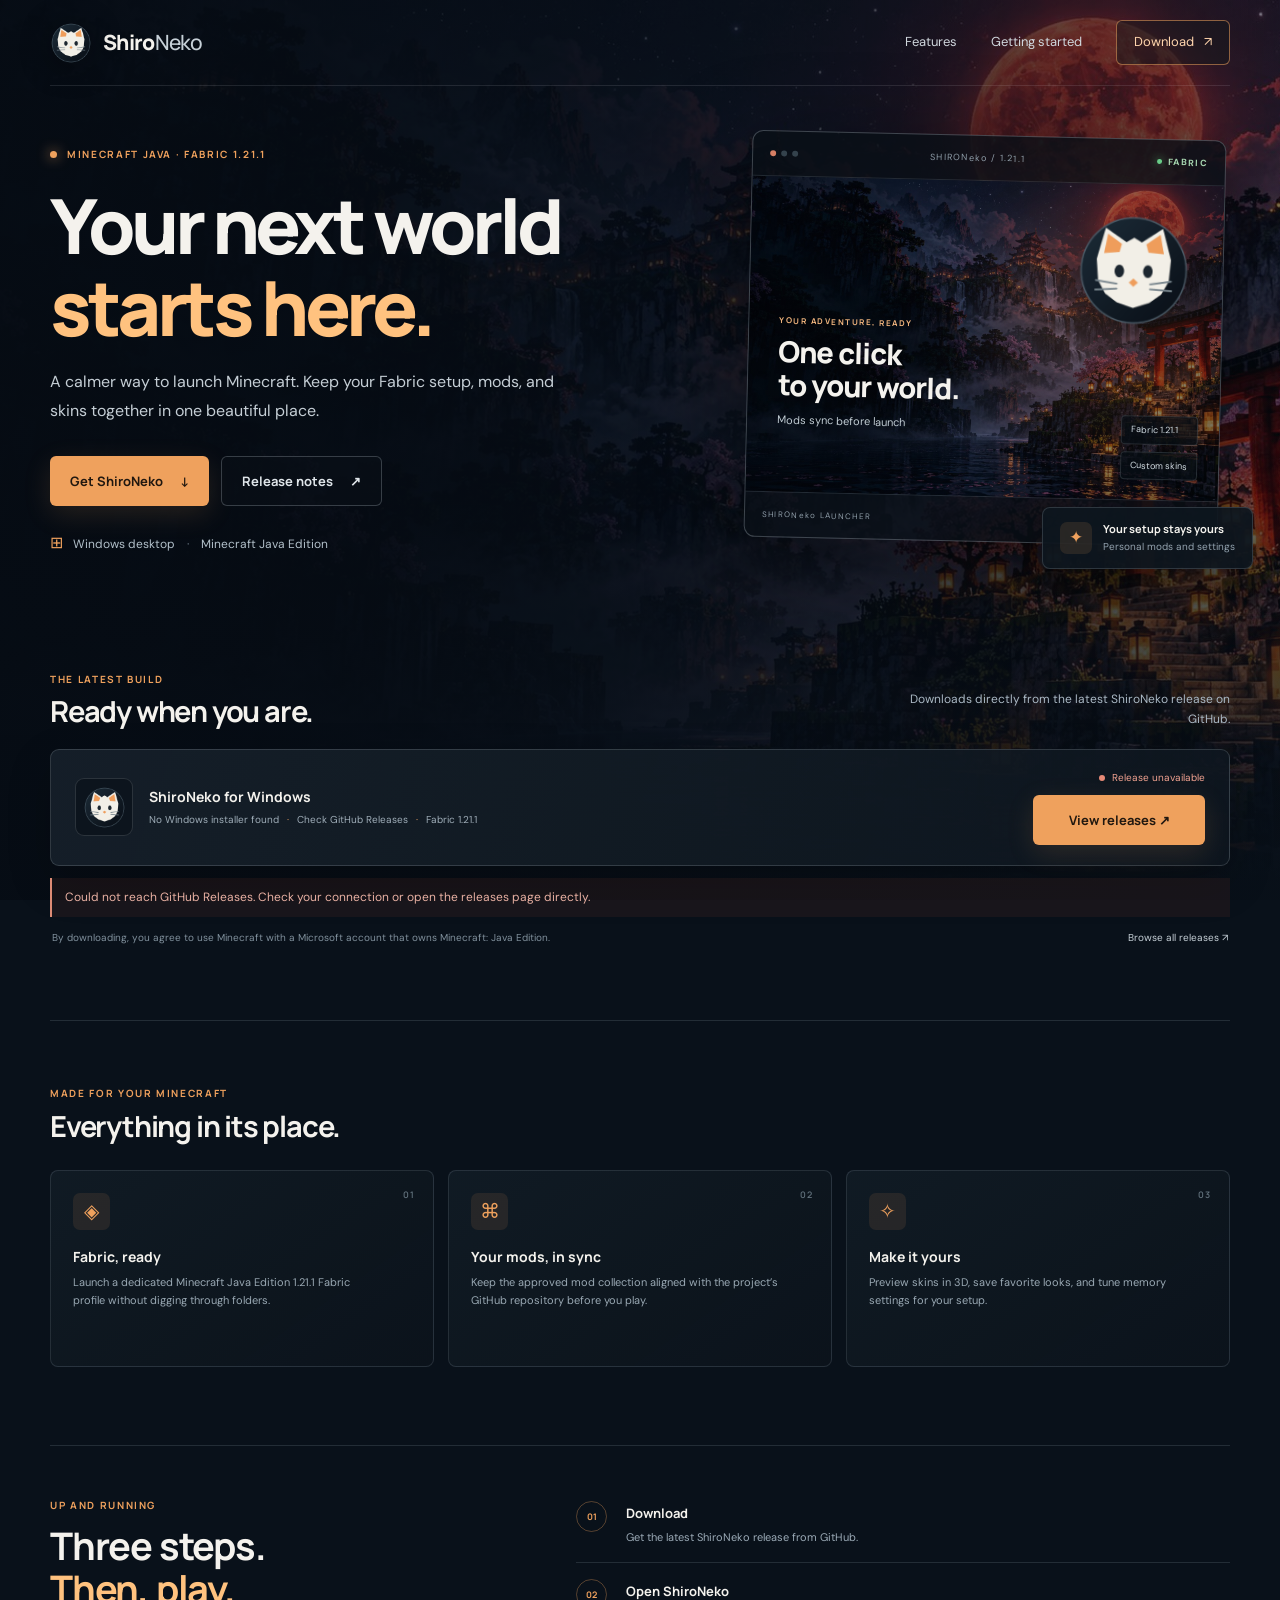
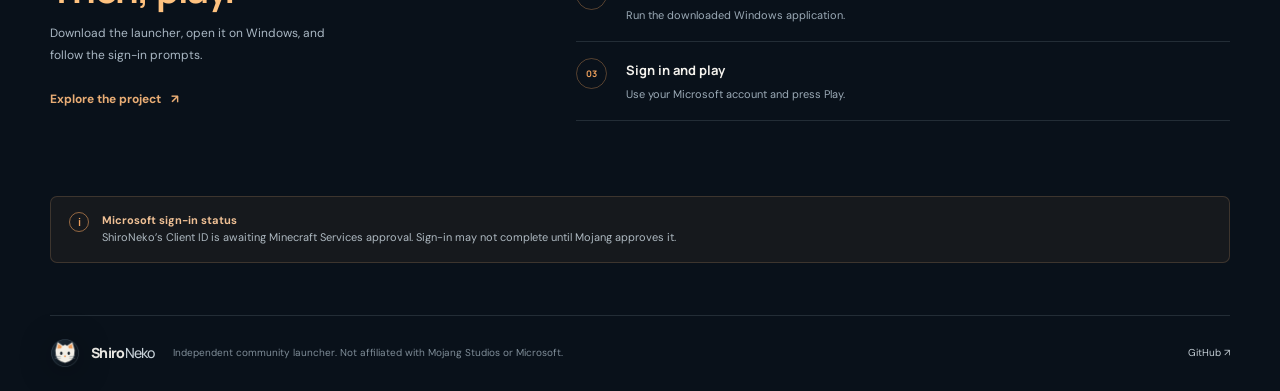
==== index.html @ e149b204 "Move original site to new repository" ====
<!doctype html>
<html lang="en">
<head>
  <meta charset="utf-8">
  <meta name="viewport" content="width=device-width, initial-scale=1">
  <meta name="theme-color" content="#09111a">
  <meta name="description" content="Download ShiroNeko, a polished Fabric launcher for Minecraft Java Edition 1.21.1.">
  <title>ShiroNeko — Minecraft, your way</title>
  <link rel="icon" type="image/png" href="assets/shironoko-icon.png">
  <link rel="preconnect" href="https://api.github.com">
  <link rel="preconnect" href="https://github.com">
  <link rel="stylesheet" href="assets/site.css">
  <script defer src="assets/release.js"></script>
</head>
<body>
  <div class="ambient" aria-hidden="true"></div>
  <header class="topbar wrap">
    <a class="brand" href="#top" aria-label="ShiroNeko home">
      <img src="assets/shironoko-icon.png" alt="" width="42" height="42">
      <span>Shiro<span class="brand-light">Neko</span></span>
    </a>
    <nav aria-label="Main navigation">
      <a href="#features">Features</a>
      <a href="#getting-started">Getting started</a>
      <a class="nav-cta" href="#download">Download <span aria-hidden="true">↗</span></a>
    </nav>
  </header>

  <main id="top">
    <section class="hero wrap">
      <div class="hero-copy">
        <div class="eyebrow"><span class="eyebrow-dot"></span> MINECRAFT JAVA · FABRIC 1.21.1</div>
        <h1>Your next world<br><span>starts here.</span></h1>
        <p class="hero-lede">A calmer way to launch Minecraft. Keep your Fabric setup, mods, and skins together in one beautiful place.</p>
        <div class="hero-actions">
          <a id="hero-download" class="button button-primary" href="#download">Get ShiroNeko <span aria-hidden="true">↓</span></a>
          <a class="button button-quiet" href="https://github.com/Shix-0/fabric-launcher-1.21.1/releases" target="_blank" rel="noopener">Release notes <span aria-hidden="true">↗</span></a>
        </div>
        <div class="hero-meta"><span class="platform-mark">⊞</span> Windows desktop <span class="meta-separator">·</span> Minecraft Java Edition</div>
      </div>

      <div class="hero-side">
        <div class="preview-frame">
          <div class="preview-top"><span class="window-dots"><i></i><i></i><i></i></span><span>SHIRONeko / 1.21.1</span><span class="preview-live"><b></b> FABRIC</span></div>
          <div class="preview-art">
            <div class="preview-glow"></div>
            <img class="preview-cat" src="assets/shironoko-icon.png" alt="ShiroNeko cat emblem">
            <div class="preview-caption"><small>YOUR ADVENTURE, READY</small><strong>One click<br>to your world.</strong><span>Mods sync before launch</span></div>
            <div class="preview-pills"><span>Fabric 1.21.1</span><span>Custom skins</span></div>
          </div>
          <div class="preview-footer"><span>SHIRONeko LAUNCHER</span><span>01 / 03</span></div>
        </div>
        <div class="float-note"><span class="float-icon">✦</span><span><b>Your setup stays yours</b><small>Personal mods and settings</small></span></div>
      </div>
    </section>

    <section class="download-section wrap" id="download">
      <div class="download-heading">
        <div><div class="section-kicker">THE LATEST BUILD</div><h2>Ready when you are.</h2></div>
        <p>Downloads directly from the latest ShiroNeko release on GitHub.</p>
      </div>
      <div class="download-card">
        <div class="release-info">
          <div class="release-icon"><img src="assets/shironoko-icon.png" alt="" width="48" height="48"></div>
          <div><div class="release-name">ShiroNeko for Windows</div><div class="release-details"><span id="release-version">Finding the latest version…</span><span class="detail-dot">·</span><span id="release-size">EXE installer</span><span class="detail-dot">·</span><span>Fabric 1.21.1</span></div></div>
        </div>
        <div class="release-action"><span id="release-status" class="release-status"><i></i> Checking GitHub Releases</span><a id="download-button" class="button button-primary download-button" href="#download" aria-disabled="true">Loading… <span aria-hidden="true">↓</span></a></div>
      </div>
      <div id="release-error" class="release-error" hidden></div>
      <p class="download-footnote">By downloading, you agree to use Minecraft with a Microsoft account that owns Minecraft: Java Edition. <a href="https://github.com/Shix-0/fabric-launcher-1.21.1/releases" target="_blank" rel="noopener">Browse all releases ↗</a></p>
    </section>

    <section class="features wrap" id="features">
      <div class="section-kicker">MADE FOR YOUR MINECRAFT</div>
      <h2>Everything in its place.</h2>
      <div class="feature-grid">
        <article class="feature-card"><span class="feature-number">01</span><div class="feature-symbol">◈</div><h3>Fabric, ready</h3><p>Launch a dedicated Minecraft Java Edition 1.21.1 Fabric profile without digging through folders.</p></article>
        <article class="feature-card"><span class="feature-number">02</span><div class="feature-symbol">⌘</div><h3>Your mods, in sync</h3><p>Keep the approved mod collection aligned with the project’s GitHub repository before you play.</p></article>
        <article class="feature-card"><span class="feature-number">03</span><div class="feature-symbol">✧</div><h3>Make it yours</h3><p>Preview skins in 3D, save favorite looks, and tune memory settings for your setup.</p></article>
      </div>
    </section>

    <section class="steps-section wrap" id="getting-started">
      <div class="steps-copy"><div class="section-kicker">UP AND RUNNING</div><h2>Three steps.<br><span>Then, play.</span></h2><p>Download the launcher, open it on Windows, and follow the sign-in prompts.</p><a class="text-link" href="https://github.com/Shix-0/fabric-launcher-1.21.1" target="_blank" rel="noopener">Explore the project <span>↗</span></a></div>
      <ol class="steps-list"><li><span class="step-index">01</span><div><b>Download</b><p>Get the latest ShiroNeko release from GitHub.</p></div></li><li><span class="step-index">02</span><div><b>Open ShiroNeko</b><p>Run the downloaded Windows application.</p></div></li><li><span class="step-index">03</span><div><b>Sign in and play</b><p>Use your Microsoft account and press Play.</p></div></li></ol>
    </section>

    <section class="notice wrap">
      <span class="notice-mark">i</span><p><b>Microsoft sign-in status</b><br>ShiroNeko’s Client ID is awaiting Minecraft Services approval. Sign-in may not complete until Mojang approves it.</p>
    </section>
  </main>

  <footer class="footer wrap"><a class="brand footer-brand" href="#top"><img src="assets/shironoko-icon.png" alt="" width="30" height="30"><span>Shiro<span class="brand-light">Neko</span></span></a><p>Independent community launcher. Not affiliated with Mojang Studios or Microsoft.</p><a href="https://github.com/Shix-0/fabric-launcher-1.21.1" target="_blank" rel="noopener">GitHub ↗</a></footer>
</body>
</html>
---- assets/site.css ----
@import url('https://fonts.googleapis.com/css2?family=DM+Sans:wght@400;500;600;700&family=Manrope:wght@400;500;600;700;800&display=swap');

:root{color-scheme:dark;--bg:#09111a;--panel:#101923;--panel2:#121e29;--line:rgba(193,211,224,.14);--text:#f4f2ed;--muted:#aab8c4;--amber:#efa15d;--amber2:#ffc27f;--green:#7dd8a0;--font:'DM Sans',Segoe UI,sans-serif;--display:'Manrope',Segoe UI,sans-serif}
*{box-sizing:border-box}
html{scroll-behavior:smooth;scroll-padding-top:92px}
body{margin:0;background:var(--bg);color:var(--text);font-family:var(--font);font-size:15px;line-height:1.6;overflow-x:hidden}
a{color:inherit;text-decoration:none}
.ambient{position:absolute;z-index:-1;inset:0 0 auto;height:900px;background:linear-gradient(90deg,rgba(6,12,20,.92) 0%,rgba(6,12,20,.77) 45%,rgba(6,12,20,.24) 100%),linear-gradient(0deg,var(--bg) 2%,rgba(9,17,26,.22) 45%,rgba(9,17,26,.28) 100%),url('hero.jpg') center 34%/cover no-repeat;opacity:.86}
.wrap{width:min(1180px,calc(100% - 56px));margin-inline:auto}
.topbar{height:86px;display:flex;align-items:center;justify-content:space-between;border-bottom:1px solid rgba(230,237,244,.11)}
.brand{display:inline-flex;align-items:center;gap:11px;font:800 21px/1 var(--display);letter-spacing:-.7px}.brand img{width:42px;height:42px;filter:drop-shadow(0 4px 16px rgba(0,0,0,.35))}.brand-light{font-weight:500;color:#c6d0d7}
nav{display:flex;align-items:center;gap:34px;color:#d0d7dd;font-size:13px}nav a{transition:color .18s ease}nav a:hover,.footer>a:hover,.text-link:hover{color:var(--amber2)}.nav-cta{display:inline-flex;align-items:center;gap:10px;padding:11px 17px;border:1px solid rgba(239,161,93,.55);border-radius:6px;color:#ffd5ad;background:rgba(22,25,30,.55)}
.hero{position:relative;min-height:560px;display:grid;grid-template-columns:1.04fr .96fr;align-items:center;gap:60px;padding-top:25px;padding-bottom:66px}
.hero-copy{padding:26px 0 14px}.eyebrow,.section-kicker{display:flex;align-items:center;gap:10px;color:var(--amber);font:700 10px/1.4 var(--display);letter-spacing:1.65px}.eyebrow-dot{width:7px;height:7px;border-radius:50%;background:var(--amber);box-shadow:0 0 13px rgba(239,161,93,.9)}
h1,h2,h3,p{margin-top:0}h1{font:800 clamp(48px,6vw,76px)/1.08 var(--display);letter-spacing:-4.4px;margin:23px 0 20px}h1 span,.steps-copy h2 span{color:var(--amber2)}.hero-lede{max-width:520px;color:#c5ced5;font-size:16px;line-height:1.8;margin-bottom:30px}.hero-actions{display:flex;gap:12px;flex-wrap:wrap}.button{min-height:50px;padding:0 20px;display:inline-flex;align-items:center;justify-content:center;gap:17px;border-radius:6px;font:700 13px var(--display);transition:transform .18s ease,background .18s ease,border-color .18s ease}.button:hover{transform:translateY(-2px)}.button-primary{color:#20170f;background:var(--amber);box-shadow:0 8px 28px rgba(239,161,93,.14)}.button-primary:hover{background:var(--amber2)}.button-quiet{color:#e0e6ea;background:rgba(11,17,25,.5);border:1px solid rgba(210,223,232,.23)}.button-quiet:hover{border-color:rgba(239,161,93,.65)}.hero-meta{margin-top:24px;color:#b2c0ca;font-size:12px}.platform-mark{color:var(--amber);font-size:16px;margin-right:7px}.meta-separator{margin:0 9px;color:#71808c}
.hero-side{position:relative;max-width:490px;width:100%;justify-self:end;padding:12px 8px 27px}.preview-frame{position:relative;border:1px solid rgba(220,231,237,.25);border-radius:11px;background:rgba(9,15,22,.82);overflow:hidden;box-shadow:0 28px 90px rgba(0,0,0,.5);transform:rotate(1.3deg)}.preview-top,.preview-footer{height:45px;display:flex;align-items:center;justify-content:space-between;padding:0 17px;color:#8f9da8;font-size:9px;letter-spacing:1.3px}.preview-top{border-bottom:1px solid var(--line)}.window-dots{display:flex;gap:5px}.window-dots i{width:6px;height:6px;border-radius:50%;background:#34424c}.window-dots i:first-child{background:#d77f64}.preview-live{color:#a6d6b0;font-weight:700;display:flex;align-items:center;gap:6px}.preview-live b{width:5px;height:5px;border-radius:50%;background:#68cd89;box-shadow:0 0 10px #68cd89}.preview-art{height:315px;position:relative;padding:34px 30px;background:linear-gradient(115deg,rgba(6,13,21,.18),rgba(5,9,14,.56)),url('hero.jpg') center/cover}.preview-glow{position:absolute;width:190px;height:190px;right:8%;top:32px;background:rgba(246,137,78,.16);filter:blur(45px);border-radius:50%}.preview-cat{position:absolute;width:116px;height:116px;right:31px;top:28px;filter:drop-shadow(0 16px 30px rgba(0,0,0,.45))}.preview-caption{position:absolute;left:30px;bottom:62px;display:flex;flex-direction:column;align-items:flex-start}.preview-caption small{font:700 8px var(--display);letter-spacing:1.5px;color:#f4b77f}.preview-caption strong{font:800 29px/1.14 var(--display);letter-spacing:-1px;margin:10px 0}.preview-caption span{font-size:11px;color:#c1ccd3}.preview-pills{position:absolute;right:21px;bottom:20px;display:flex;flex-direction:column;gap:7px}.preview-pills span{padding:6px 9px;background:rgba(7,14,21,.72);border:1px solid rgba(221,230,236,.14);border-radius:4px;color:#d2dce2;font-size:9px}.preview-footer{border-top:1px solid var(--line);font-size:8px}.float-note{position:absolute;right:-23px;bottom:0;display:flex;align-items:center;gap:11px;padding:13px 17px;border:1px solid rgba(218,228,235,.16);border-radius:8px;background:rgba(13,22,31,.93);box-shadow:0 14px 44px rgba(0,0,0,.3)}.float-icon{display:grid;place-items:center;width:32px;height:32px;border-radius:7px;background:rgba(239,161,93,.12);color:var(--amber);font-size:17px}.float-note b,.float-note small{display:block}.float-note b{font:700 11px var(--display)}.float-note small{margin-top:3px;color:#93a2ae;font-size:10px}
.download-section{padding:26px 0 74px}.download-heading{display:flex;justify-content:space-between;align-items:end;margin-bottom:20px}.download-heading h2,.features h2,.steps-copy h2{font:700 29px/1.2 var(--display);letter-spacing:-1.2px;margin:8px 0 0}.download-heading>p{max-width:330px;margin:0;color:var(--muted);font-size:12px;text-align:right}.download-card{display:flex;align-items:center;justify-content:space-between;gap:20px;min-height:112px;padding:20px 24px;border:1px solid rgba(216,229,237,.17);border-radius:9px;background:linear-gradient(110deg,rgba(22,32,42,.93),rgba(14,22,31,.91));box-shadow:0 16px 44px rgba(0,0,0,.2)}.release-info{display:flex;align-items:center;gap:16px}.release-icon{width:58px;height:58px;display:grid;place-items:center;border:1px solid rgba(229,237,241,.14);border-radius:9px;background:#0c141d}.release-icon img{width:43px;height:43px}.release-name{font:700 14px var(--display);margin-bottom:6px}.release-details{display:flex;gap:8px;flex-wrap:wrap;align-items:center;color:#9fadb8;font-size:10px}.detail-dot{color:#e59e62}.release-action{display:flex;flex-direction:column;align-items:flex-end;gap:9px}.release-status{display:flex;align-items:center;gap:7px;color:#a8b6c0;font-size:10px}.release-status i{width:6px;height:6px;border-radius:50%;background:#a8b6c0}.release-status.ready{color:#a5dfb7}.release-status.ready i{background:#71d48f;box-shadow:0 0 10px rgba(113,212,143,.65)}.release-status.failed{color:#f2a391}.release-status.failed i{background:#e68a77}.download-button{min-width:172px}.download-button[aria-disabled="true"]{opacity:.62;pointer-events:none}.download-footnote{display:flex;justify-content:space-between;gap:12px;margin:13px 2px 0;color:#81919d;font-size:10px}.download-footnote a{color:#c6d0d7}.release-error{margin-top:12px;padding:10px 13px;border-left:2px solid #dd8b75;background:rgba(163,70,53,.1);color:#e8b0a2;font-size:12px}
.features{padding:65px 0 78px;border-top:1px solid var(--line)}.features h2{margin:9px 0 26px}.feature-grid{display:grid;grid-template-columns:repeat(3,1fr);gap:14px}.feature-card{position:relative;min-height:197px;padding:22px 22px 20px;border:1px solid var(--line);border-radius:8px;background:linear-gradient(145deg,rgba(17,27,37,.94),rgba(12,19,27,.92));transition:transform .2s ease,border-color .2s ease}.feature-card:hover{transform:translateY(-3px);border-color:rgba(239,161,93,.42)}.feature-number{position:absolute;right:18px;top:17px;color:#62727d;font:600 9px var(--display);letter-spacing:1px}.feature-symbol{width:37px;height:37px;display:grid;place-items:center;margin-bottom:17px;border-radius:7px;background:rgba(239,161,93,.1);color:var(--amber);font-size:20px}.feature-card h3{margin-bottom:7px;font:700 14px var(--display)}.feature-card p{max-width:310px;margin:0;color:#99a8b3;font-size:11px;line-height:1.7}
.steps-section{display:grid;grid-template-columns:.8fr 1.2fr;gap:90px;padding:52px 0 75px;border-top:1px solid var(--line)}.steps-copy h2{font-size:38px;line-height:1.15;margin:12px 0}.steps-copy>p{max-width:310px;color:#aab8c4;font-size:12px;line-height:1.8}.text-link{display:inline-flex;gap:10px;margin-top:12px;color:#e9ad75;font-size:12px;font-weight:700}.steps-list{list-style:none;padding:0;margin:0}.steps-list li{display:flex;gap:19px;align-items:flex-start;padding:16px 0;border-bottom:1px solid var(--line)}.steps-list li:first-child{padding-top:3px}.step-index{display:grid;place-items:center;width:31px;height:31px;flex:none;border:1px solid rgba(239,161,93,.33);border-radius:50%;color:var(--amber);font:700 9px var(--display)}.steps-list b{font:700 13px var(--display)}.steps-list p{margin:4px 0 0;color:#9baab6;font-size:11px}
.notice{display:flex;align-items:flex-start;gap:13px;margin-bottom:52px;padding:15px 18px;border:1px solid rgba(231,174,117,.19);border-radius:7px;background:rgba(239,161,93,.055)}.notice-mark{display:grid;place-items:center;width:20px;height:20px;flex:none;border:1px solid rgba(239,161,93,.58);border-radius:50%;color:var(--amber);font:700 11px var(--display)}.notice p{margin:0;color:#aeb9c1;font-size:11px}.notice b{color:#efc095;font-size:11px}
.footer{display:flex;align-items:center;gap:18px;min-height:76px;border-top:1px solid var(--line);color:#7f8d98;font-size:10px}.footer-brand{color:#e8e7e2;font-size:14px}.footer-brand img{width:30px;height:30px}.footer p{margin:0 auto 0 0}.footer>a:last-child{color:#c3cdd4}
@media(max-width:850px){.hero{grid-template-columns:1fr;gap:28px;padding-top:54px}.hero-copy{padding-top:0}.hero-side{justify-self:center;max-width:560px}.ambient{height:1100px;background-position:58% top}.download-heading{align-items:flex-start;gap:20px}.steps-section{gap:36px}}
@media(max-width:620px){.wrap{width:min(100% - 34px,520px)}.topbar{height:72px}.brand{font-size:18px}.brand img{width:36px;height:36px}nav{gap:14px;font-size:11px}nav a:not(.nav-cta){display:none}.nav-cta{padding:9px 12px}.hero{min-height:auto;padding:54px 0 48px;gap:25px}h1{font-size:52px;letter-spacing:-3px}.hero-lede{font-size:14px}.hero-actions{gap:8px}.button{min-height:46px;padding:0 15px;font-size:11px}.hero-side{padding:4px 0 20px}.preview-art{height:270px}.preview-cat{width:88px;height:88px;right:18px;top:22px}.preview-caption{left:21px;bottom:55px}.preview-caption strong{font-size:25px}.preview-pills{right:13px;bottom:15px}.preview-footer{padding:0 11px}.float-note{right:-5px}.download-section{padding:32px 0 48px}.download-heading{display:block}.download-heading>p{text-align:left;margin-top:9px}.download-heading h2,.features h2{font-size:24px}.download-card{align-items:flex-start;flex-direction:column;padding:17px}.release-action{width:100%;align-items:stretch}.release-status{align-self:flex-start}.download-button{width:100%}.download-footnote{display:block;line-height:1.8}.download-footnote a{display:inline-block;margin-left:8px}.features{padding:48px 0}.feature-grid{grid-template-columns:1fr}.feature-card{min-height:158px}.steps-section{grid-template-columns:1fr;gap:28px;padding:42px 0}.steps-copy h2{font-size:32px}.notice{margin-bottom:33px}.footer{flex-wrap:wrap;padding:16px 0;gap:10px}.footer p{flex-basis:100%;order:3}.footer>a:last-child{margin-left:auto}}
@media(prefers-reduced-motion:reduce){html{scroll-behavior:auto}*,*::before,*::after{transition:none!important}}
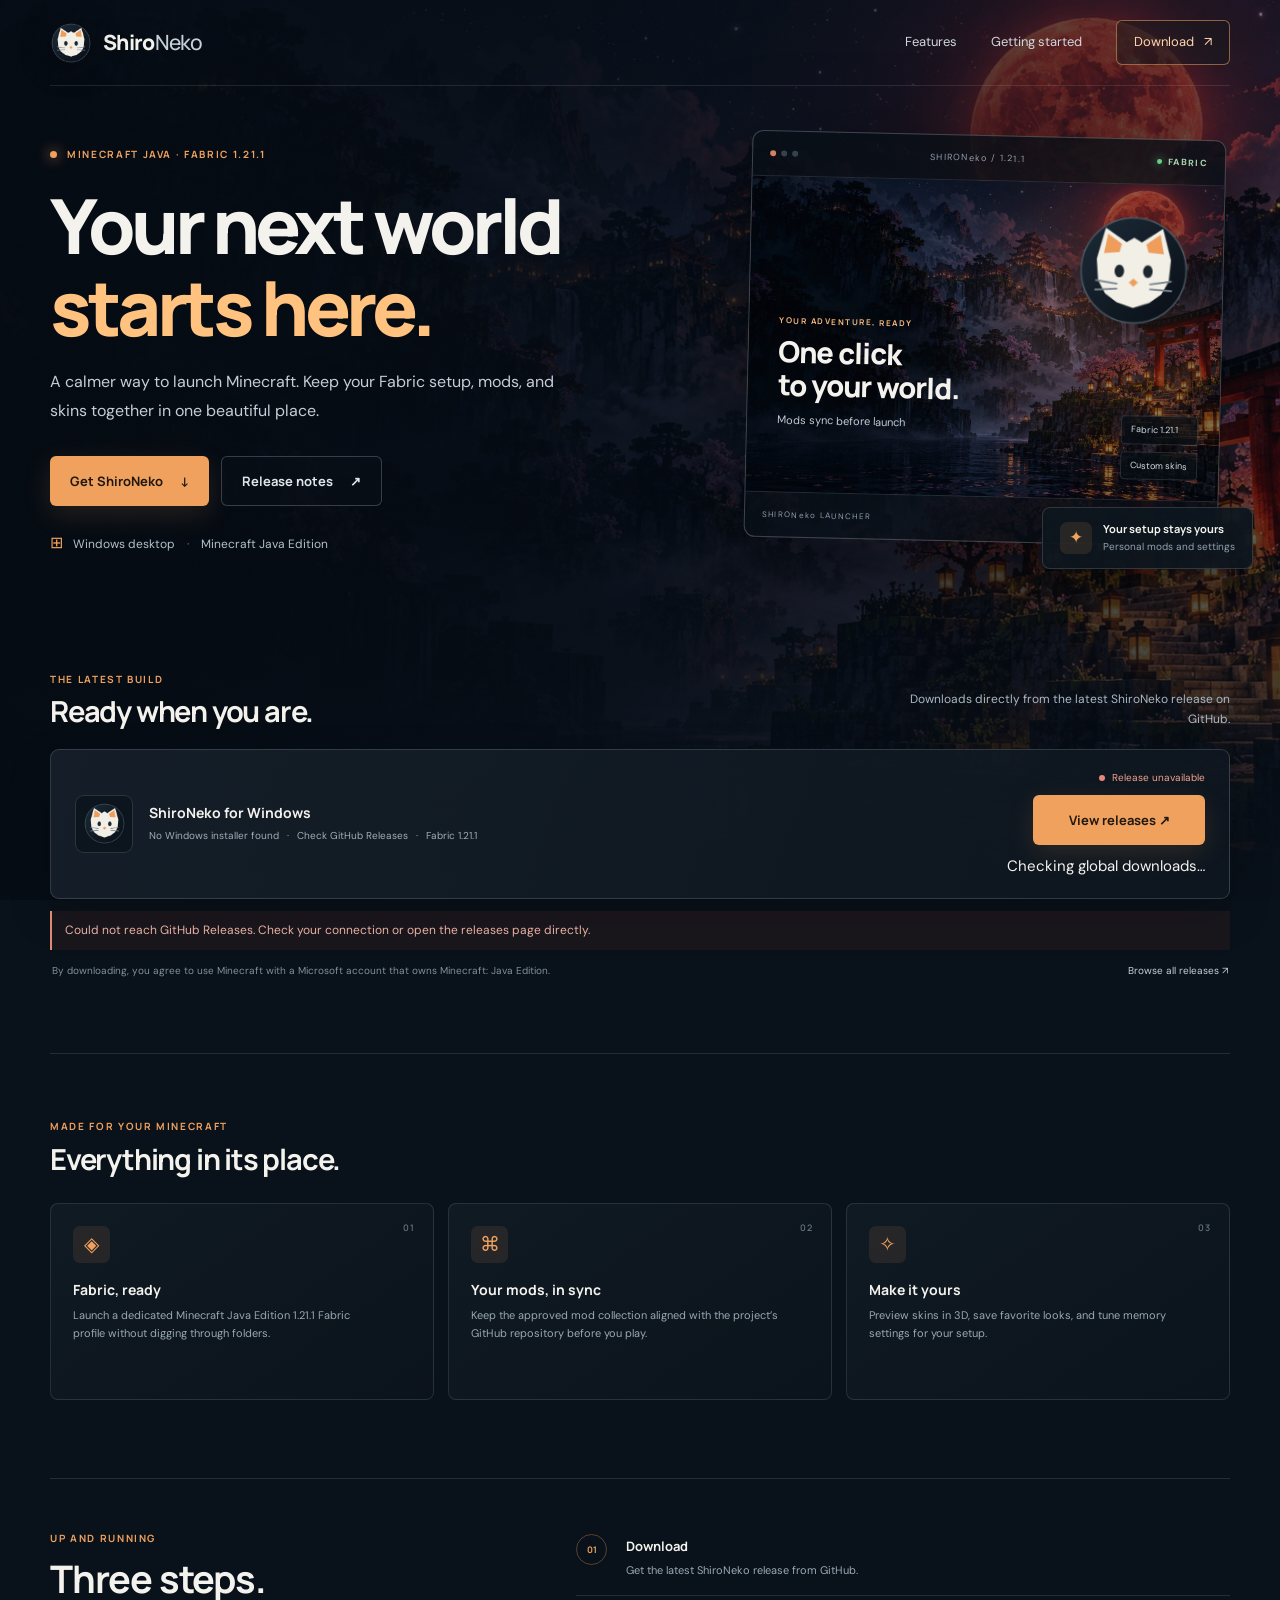
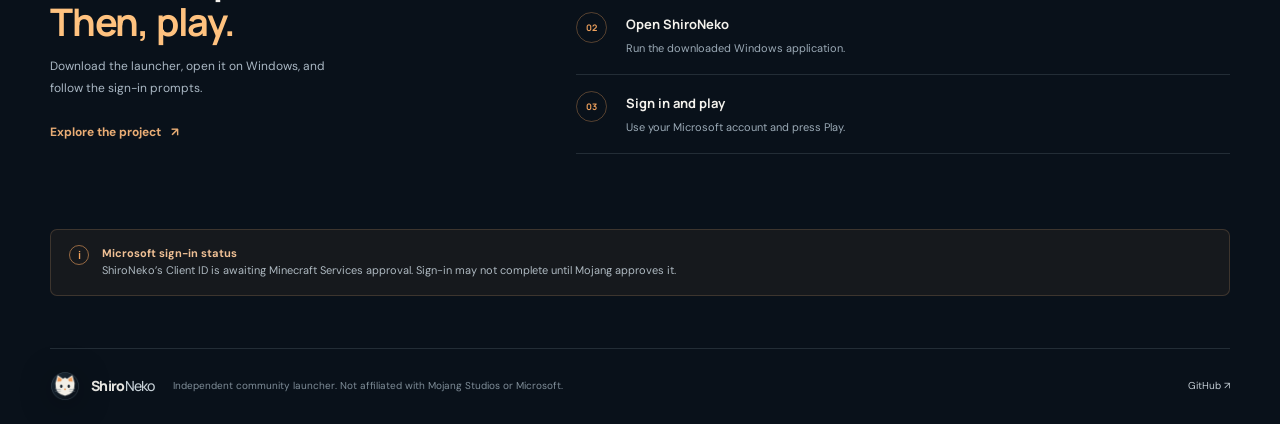
==== commit 1306a39b: "Add global download counter to download card" ====
--- a/index.html
+++ b/index.html
@@ -64,7 +64,7 @@
           <div class="release-icon"><img src="assets/shironoko-icon.png" alt="" width="48" height="48"></div>
           <div><div class="release-name">ShiroNeko for Windows</div><div class="release-details"><span id="release-version">Finding the latest version…</span><span class="detail-dot">·</span><span id="release-size">EXE installer</span><span class="detail-dot">·</span><span>Fabric 1.21.1</span></div></div>
         </div>
-        <div class="release-action"><span id="release-status" class="release-status"><i></i> Checking GitHub Releases</span><a id="download-button" class="button button-primary download-button" href="#download" aria-disabled="true">Loading… <span aria-hidden="true">↓</span></a></div>
+        <div class="release-action"><span id="release-status" class="release-status"><i></i> Checking GitHub Releases</span><a id="download-button" class="button button-primary download-button" href="#download" aria-disabled="true">Loading… <span aria-hidden="true">↓</span></a><span id="download-count" class="download-count" aria-live="polite" title="All-time installer downloads reported by GitHub">Checking global downloads…</span></div>
       </div>
       <div id="release-error" class="release-error" hidden></div>
       <p class="download-footnote">By downloading, you agree to use Minecraft with a Microsoft account that owns Minecraft: Java Edition. <a href="https://github.com/Shix-0/fabric-launcher-1.21.1/releases" target="_blank" rel="noopener">Browse all releases ↗</a></p>
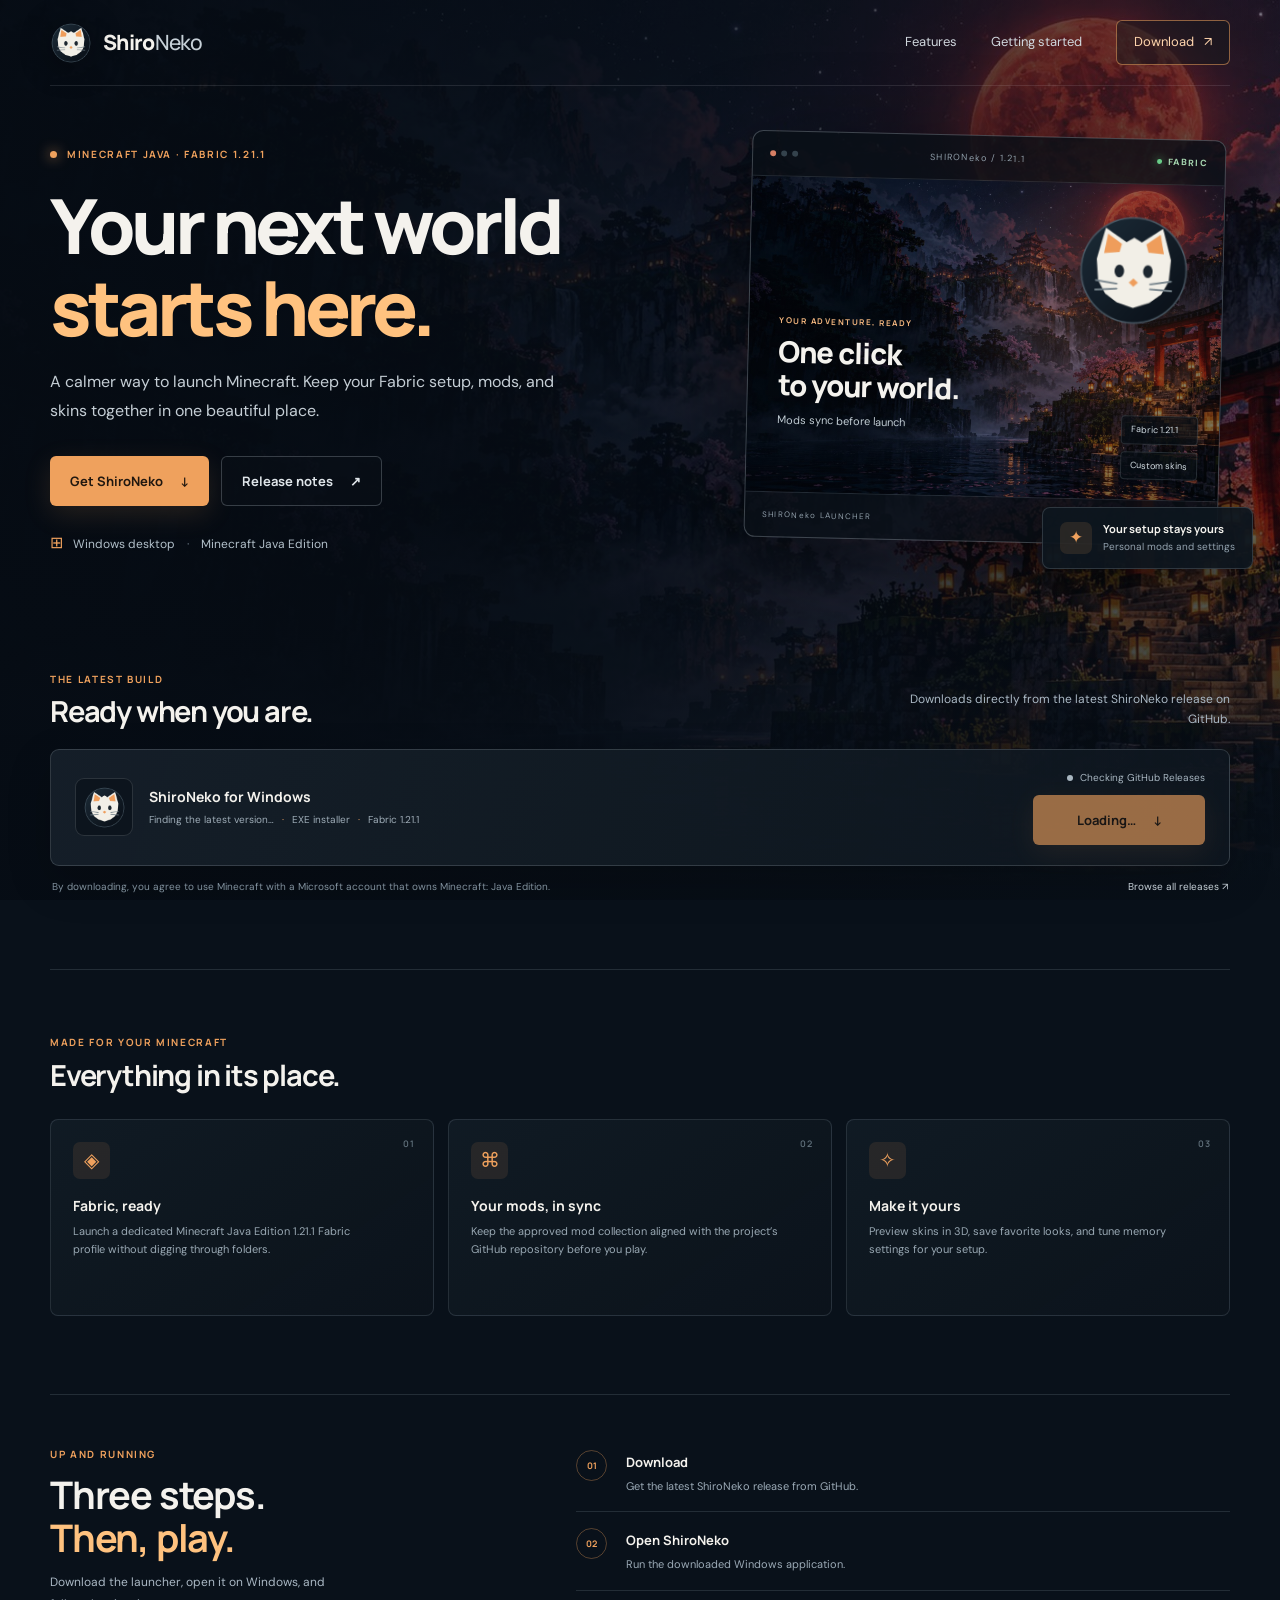
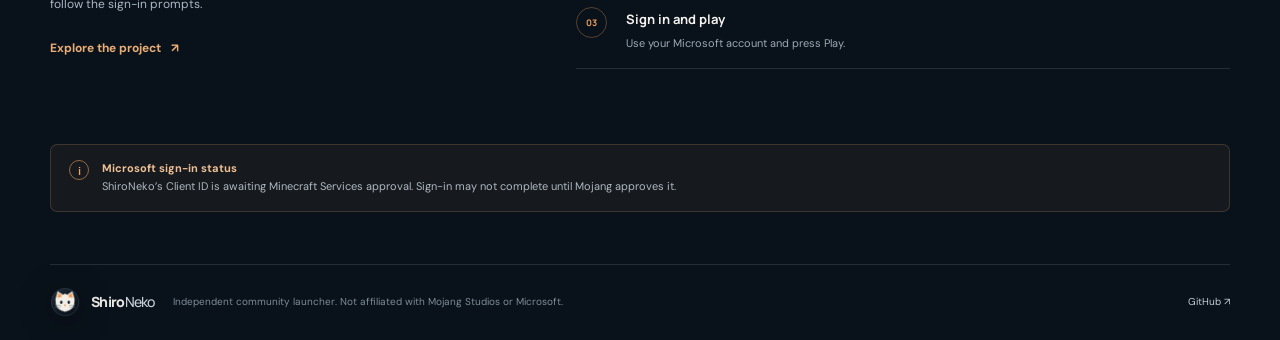
==== commit 046f3874: "Remove broken download counter from page" ====
--- a/index.html
+++ b/index.html
@@ -64,7 +64,7 @@
           <div class="release-icon"><img src="assets/shironoko-icon.png" alt="" width="48" height="48"></div>
           <div><div class="release-name">ShiroNeko for Windows</div><div class="release-details"><span id="release-version">Finding the latest version…</span><span class="detail-dot">·</span><span id="release-size">EXE installer</span><span class="detail-dot">·</span><span>Fabric 1.21.1</span></div></div>
         </div>
-        <div class="release-action"><span id="release-status" class="release-status"><i></i> Checking GitHub Releases</span><a id="download-button" class="button button-primary download-button" href="#download" aria-disabled="true">Loading… <span aria-hidden="true">↓</span></a><span id="download-count" class="download-count" aria-live="polite" title="All-time installer downloads reported by GitHub">Checking global downloads…</span></div>
+        <div class="release-action"><span id="release-status" class="release-status"><i></i> Checking GitHub Releases</span><a id="download-button" class="button button-primary download-button" href="#download" aria-disabled="true">Loading… <span aria-hidden="true">↓</span></a></div>
       </div>
       <div id="release-error" class="release-error" hidden></div>
       <p class="download-footnote">By downloading, you agree to use Minecraft with a Microsoft account that owns Minecraft: Java Edition. <a href="https://github.com/Shix-0/fabric-launcher-1.21.1/releases" target="_blank" rel="noopener">Browse all releases ↗</a></p>
--- a/assets/site.css
+++ b/assets/site.css
@@ -14,7 +14,7 @@
 .hero-copy{padding:26px 0 14px}.eyebrow,.section-kicker{display:flex;align-items:center;gap:10px;color:var(--amber);font:700 10px/1.4 var(--display);letter-spacing:1.65px}.eyebrow-dot{width:7px;height:7px;border-radius:50%;background:var(--amber);box-shadow:0 0 13px rgba(239,161,93,.9)}
 h1,h2,h3,p{margin-top:0}h1{font:800 clamp(48px,6vw,76px)/1.08 var(--display);letter-spacing:-4.4px;margin:23px 0 20px}h1 span,.steps-copy h2 span{color:var(--amber2)}.hero-lede{max-width:520px;color:#c5ced5;font-size:16px;line-height:1.8;margin-bottom:30px}.hero-actions{display:flex;gap:12px;flex-wrap:wrap}.button{min-height:50px;padding:0 20px;display:inline-flex;align-items:center;justify-content:center;gap:17px;border-radius:6px;font:700 13px var(--display);transition:transform .18s ease,background .18s ease,border-color .18s ease}.button:hover{transform:translateY(-2px)}.button-primary{color:#20170f;background:var(--amber);box-shadow:0 8px 28px rgba(239,161,93,.14)}.button-primary:hover{background:var(--amber2)}.button-quiet{color:#e0e6ea;background:rgba(11,17,25,.5);border:1px solid rgba(210,223,232,.23)}.button-quiet:hover{border-color:rgba(239,161,93,.65)}.hero-meta{margin-top:24px;color:#b2c0ca;font-size:12px}.platform-mark{color:var(--amber);font-size:16px;margin-right:7px}.meta-separator{margin:0 9px;color:#71808c}
 .hero-side{position:relative;max-width:490px;width:100%;justify-self:end;padding:12px 8px 27px}.preview-frame{position:relative;border:1px solid rgba(220,231,237,.25);border-radius:11px;background:rgba(9,15,22,.82);overflow:hidden;box-shadow:0 28px 90px rgba(0,0,0,.5);transform:rotate(1.3deg)}.preview-top,.preview-footer{height:45px;display:flex;align-items:center;justify-content:space-between;padding:0 17px;color:#8f9da8;font-size:9px;letter-spacing:1.3px}.preview-top{border-bottom:1px solid var(--line)}.window-dots{display:flex;gap:5px}.window-dots i{width:6px;height:6px;border-radius:50%;background:#34424c}.window-dots i:first-child{background:#d77f64}.preview-live{color:#a6d6b0;font-weight:700;display:flex;align-items:center;gap:6px}.preview-live b{width:5px;height:5px;border-radius:50%;background:#68cd89;box-shadow:0 0 10px #68cd89}.preview-art{height:315px;position:relative;padding:34px 30px;background:linear-gradient(115deg,rgba(6,13,21,.18),rgba(5,9,14,.56)),url('hero.jpg') center/cover}.preview-glow{position:absolute;width:190px;height:190px;right:8%;top:32px;background:rgba(246,137,78,.16);filter:blur(45px);border-radius:50%}.preview-cat{position:absolute;width:116px;height:116px;right:31px;top:28px;filter:drop-shadow(0 16px 30px rgba(0,0,0,.45))}.preview-caption{position:absolute;left:30px;bottom:62px;display:flex;flex-direction:column;align-items:flex-start}.preview-caption small{font:700 8px var(--display);letter-spacing:1.5px;color:#f4b77f}.preview-caption strong{font:800 29px/1.14 var(--display);letter-spacing:-1px;margin:10px 0}.preview-caption span{font-size:11px;color:#c1ccd3}.preview-pills{position:absolute;right:21px;bottom:20px;display:flex;flex-direction:column;gap:7px}.preview-pills span{padding:6px 9px;background:rgba(7,14,21,.72);border:1px solid rgba(221,230,236,.14);border-radius:4px;color:#d2dce2;font-size:9px}.preview-footer{border-top:1px solid var(--line);font-size:8px}.float-note{position:absolute;right:-23px;bottom:0;display:flex;align-items:center;gap:11px;padding:13px 17px;border:1px solid rgba(218,228,235,.16);border-radius:8px;background:rgba(13,22,31,.93);box-shadow:0 14px 44px rgba(0,0,0,.3)}.float-icon{display:grid;place-items:center;width:32px;height:32px;border-radius:7px;background:rgba(239,161,93,.12);color:var(--amber);font-size:17px}.float-note b,.float-note small{display:block}.float-note b{font:700 11px var(--display)}.float-note small{margin-top:3px;color:#93a2ae;font-size:10px}
-.download-section{padding:26px 0 74px}.download-heading{display:flex;justify-content:space-between;align-items:end;margin-bottom:20px}.download-heading h2,.features h2,.steps-copy h2{font:700 29px/1.2 var(--display);letter-spacing:-1.2px;margin:8px 0 0}.download-heading>p{max-width:330px;margin:0;color:var(--muted);font-size:12px;text-align:right}.download-card{display:flex;align-items:center;justify-content:space-between;gap:20px;min-height:112px;padding:20px 24px;border:1px solid rgba(216,229,237,.17);border-radius:9px;background:linear-gradient(110deg,rgba(22,32,42,.93),rgba(14,22,31,.91));box-shadow:0 16px 44px rgba(0,0,0,.2)}.release-info{display:flex;align-items:center;gap:16px}.release-icon{width:58px;height:58px;display:grid;place-items:center;border:1px solid rgba(229,237,241,.14);border-radius:9px;background:#0c141d}.release-icon img{width:43px;height:43px}.release-name{font:700 14px var(--display);margin-bottom:6px}.release-details{display:flex;gap:8px;flex-wrap:wrap;align-items:center;color:#9fadb8;font-size:10px}.detail-dot{color:#e59e62}.release-action{display:flex;flex-direction:column;align-items:flex-end;gap:9px}.release-status{display:flex;align-items:center;gap:7px;color:#a8b6c0;font-size:10px}.release-status i{width:6px;height:6px;border-radius:50%;background:#a8b6c0}.release-status.ready{color:#a5dfb7}.release-status.ready i{background:#71d48f;box-shadow:0 0 10px rgba(113,212,143,.65)}.release-status.failed{color:#f2a391}.release-status.failed i{background:#e68a77}.download-button{min-width:172px}.download-button[aria-disabled="true"]{opacity:.62;pointer-events:none}.download-footnote{display:flex;justify-content:space-between;gap:12px;margin:13px 2px 0;color:#81919d;font-size:10px}.download-footnote a{color:#c6d0d7}.release-error{margin-top:12px;padding:10px 13px;border-left:2px solid #dd8b75;background:rgba(163,70,53,.1);color:#e8b0a2;font-size:12px}
+.download-section{padding:26px 0 74px}.download-heading{display:flex;justify-content:space-between;align-items:end;margin-bottom:20px}.download-heading h2,.features h2,.steps-copy h2{font:700 29px/1.2 var(--display);letter-spacing:-1.2px;margin:8px 0 0}.download-heading>p{max-width:330px;margin:0;color:var(--muted);font-size:12px;text-align:right}.download-card{display:flex;align-items:center;justify-content:space-between;gap:20px;min-height:112px;padding:20px 24px;border:1px solid rgba(216,229,237,.17);border-radius:9px;background:linear-gradient(110deg,rgba(22,32,42,.93),rgba(14,22,31,.91));box-shadow:0 16px 44px rgba(0,0,0,.2)}.release-info{display:flex;align-items:center;gap:16px}.release-icon{width:58px;height:58px;display:grid;place-items:center;border:1px solid rgba(229,237,241,.14);border-radius:9px;background:#0c141d}.release-icon img{width:43px;height:43px}.release-name{font:700 14px var(--display);margin-bottom:6px}.release-details{display:flex;gap:8px;flex-wrap:wrap;align-items:center;color:#9fadb8;font-size:10px}.detail-dot{color:#e59e62}.release-action{display:flex;flex-direction:column;align-items:flex-end;gap:9px}.release-status{display:flex;align-items:center;gap:7px;color:#a8b6c0;font-size:10px}.release-status i{width:6px;height:6px;border-radius:50%;background:#a8b6c0}.release-status.ready{color:#a5dfb7}.release-status.ready i{background:#71d48f;box-shadow:0 0 10px rgba(113,212,143,.65)}.release-status.failed{color:#f2a391}.release-status.failed i{background:#e68a77}.download-button{min-width:172px}.download-button[aria-disabled="true"]{opacity:.62;pointer-events:none}.download-count{color:#9fadb8;font-size:10px;letter-spacing:.02em}.download-count::before{content:"↓";margin-right:7px;color:#e59e62}.download-footnote{display:flex;justify-content:space-between;gap:12px;margin:13px 2px 0;color:#81919d;font-size:10px}.download-footnote a{color:#c6d0d7}.release-error{margin-top:12px;padding:10px 13px;border-left:2px solid #dd8b75;background:rgba(163,70,53,.1);color:#e8b0a2;font-size:12px}
 .features{padding:65px 0 78px;border-top:1px solid var(--line)}.features h2{margin:9px 0 26px}.feature-grid{display:grid;grid-template-columns:repeat(3,1fr);gap:14px}.feature-card{position:relative;min-height:197px;padding:22px 22px 20px;border:1px solid var(--line);border-radius:8px;background:linear-gradient(145deg,rgba(17,27,37,.94),rgba(12,19,27,.92));transition:transform .2s ease,border-color .2s ease}.feature-card:hover{transform:translateY(-3px);border-color:rgba(239,161,93,.42)}.feature-number{position:absolute;right:18px;top:17px;color:#62727d;font:600 9px var(--display);letter-spacing:1px}.feature-symbol{width:37px;height:37px;display:grid;place-items:center;margin-bottom:17px;border-radius:7px;background:rgba(239,161,93,.1);color:var(--amber);font-size:20px}.feature-card h3{margin-bottom:7px;font:700 14px var(--display)}.feature-card p{max-width:310px;margin:0;color:#99a8b3;font-size:11px;line-height:1.7}
 .steps-section{display:grid;grid-template-columns:.8fr 1.2fr;gap:90px;padding:52px 0 75px;border-top:1px solid var(--line)}.steps-copy h2{font-size:38px;line-height:1.15;margin:12px 0}.steps-copy>p{max-width:310px;color:#aab8c4;font-size:12px;line-height:1.8}.text-link{display:inline-flex;gap:10px;margin-top:12px;color:#e9ad75;font-size:12px;font-weight:700}.steps-list{list-style:none;padding:0;margin:0}.steps-list li{display:flex;gap:19px;align-items:flex-start;padding:16px 0;border-bottom:1px solid var(--line)}.steps-list li:first-child{padding-top:3px}.step-index{display:grid;place-items:center;width:31px;height:31px;flex:none;border:1px solid rgba(239,161,93,.33);border-radius:50%;color:var(--amber);font:700 9px var(--display)}.steps-list b{font:700 13px var(--display)}.steps-list p{margin:4px 0 0;color:#9baab6;font-size:11px}
 .notice{display:flex;align-items:flex-start;gap:13px;margin-bottom:52px;padding:15px 18px;border:1px solid rgba(231,174,117,.19);border-radius:7px;background:rgba(239,161,93,.055)}.notice-mark{display:grid;place-items:center;width:20px;height:20px;flex:none;border:1px solid rgba(239,161,93,.58);border-radius:50%;color:var(--amber);font:700 11px var(--display)}.notice p{margin:0;color:#aeb9c1;font-size:11px}.notice b{color:#efc095;font-size:11px}
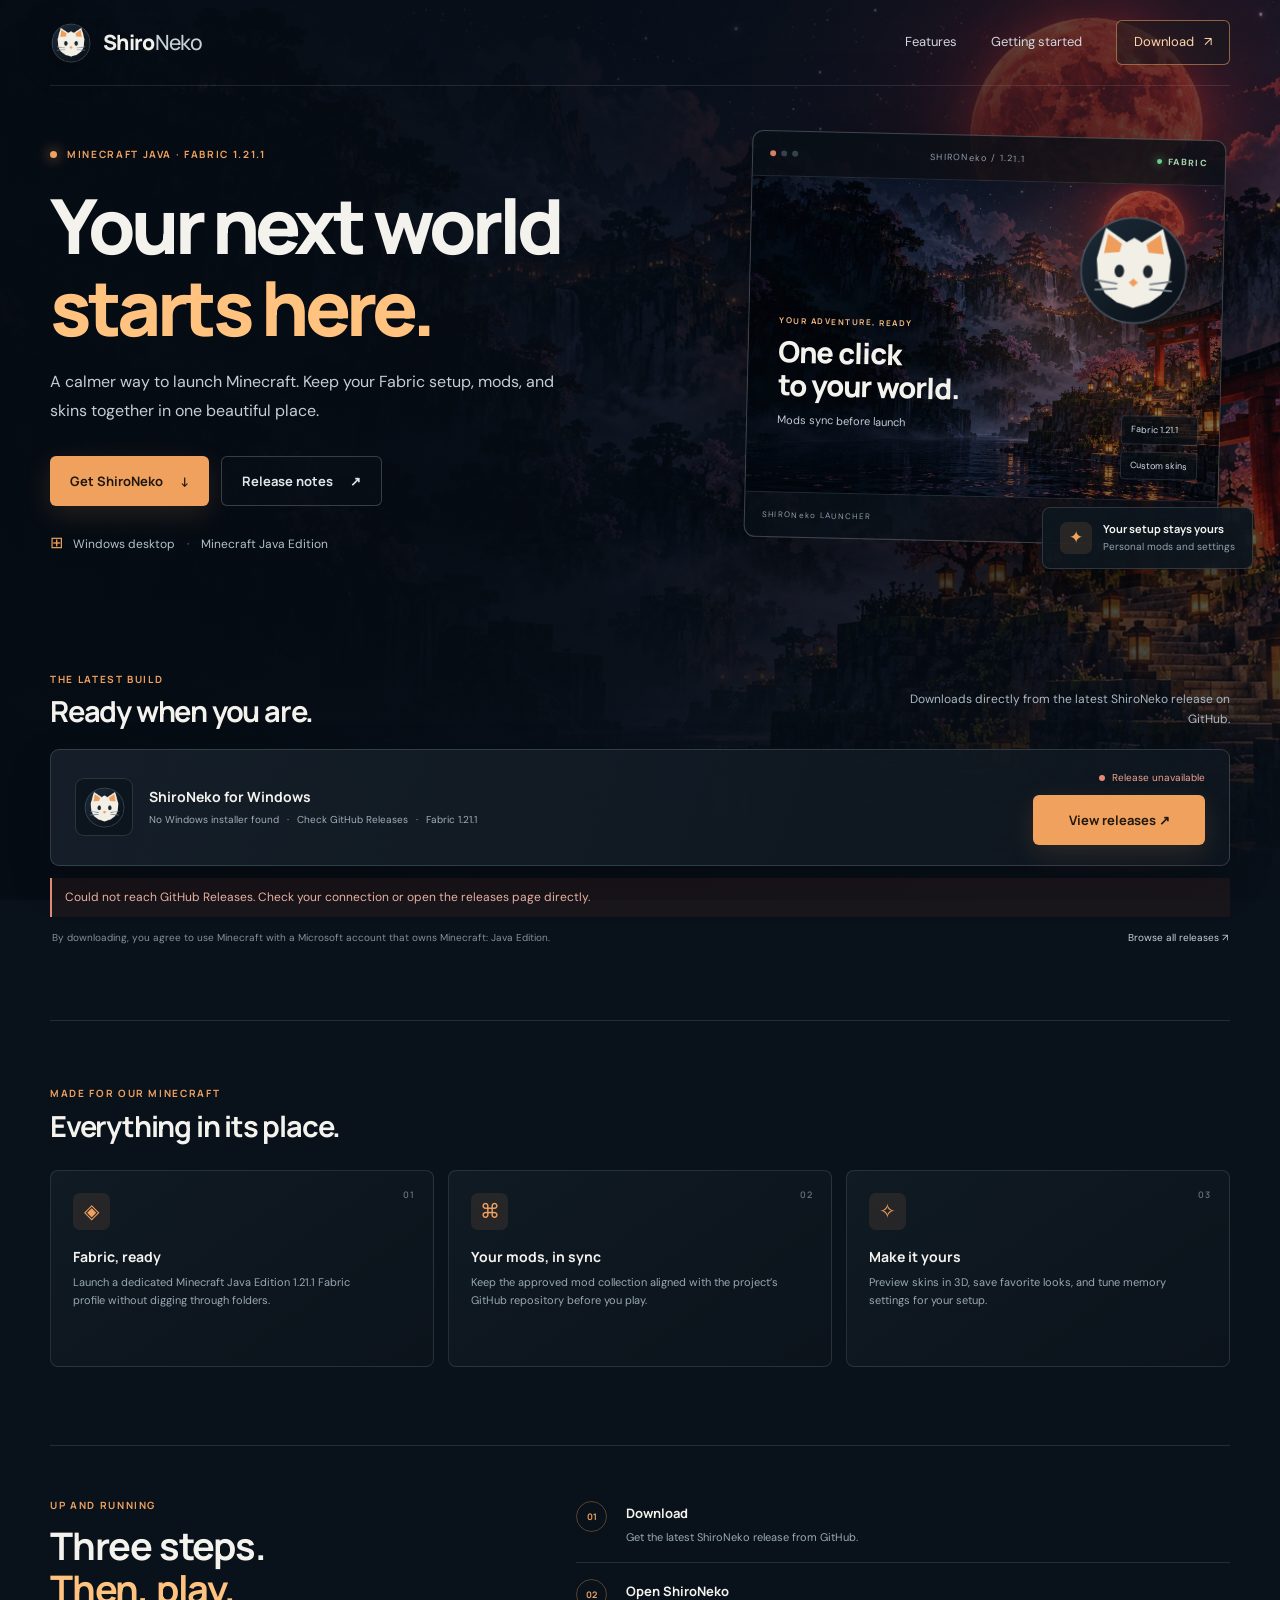
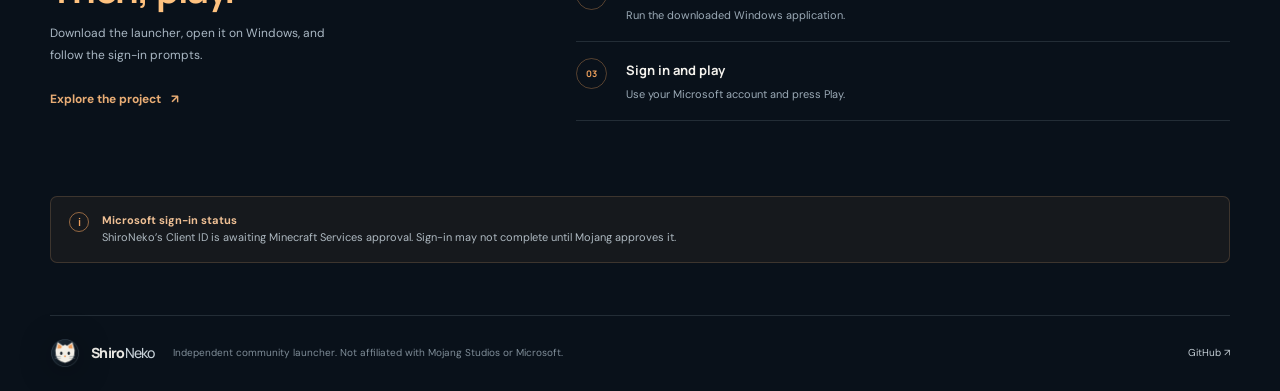
==== commit 8420c8ff: "Update index.html" ====
--- a/index.html
+++ b/index.html
@@ -71,7 +71,7 @@
     </section>
 
     <section class="features wrap" id="features">
-      <div class="section-kicker">MADE FOR YOUR MINECRAFT</div>
+      <div class="section-kicker">MADE FOR OUR MINECRAFT</div>
       <h2>Everything in its place.</h2>
       <div class="feature-grid">
         <article class="feature-card"><span class="feature-number">01</span><div class="feature-symbol">◈</div><h3>Fabric, ready</h3><p>Launch a dedicated Minecraft Java Edition 1.21.1 Fabric profile without digging through folders.</p></article>
--- a/assets/site.css
+++ b/assets/site.css
@@ -14,7 +14,7 @@
 .hero-copy{padding:26px 0 14px}.eyebrow,.section-kicker{display:flex;align-items:center;gap:10px;color:var(--amber);font:700 10px/1.4 var(--display);letter-spacing:1.65px}.eyebrow-dot{width:7px;height:7px;border-radius:50%;background:var(--amber);box-shadow:0 0 13px rgba(239,161,93,.9)}
 h1,h2,h3,p{margin-top:0}h1{font:800 clamp(48px,6vw,76px)/1.08 var(--display);letter-spacing:-4.4px;margin:23px 0 20px}h1 span,.steps-copy h2 span{color:var(--amber2)}.hero-lede{max-width:520px;color:#c5ced5;font-size:16px;line-height:1.8;margin-bottom:30px}.hero-actions{display:flex;gap:12px;flex-wrap:wrap}.button{min-height:50px;padding:0 20px;display:inline-flex;align-items:center;justify-content:center;gap:17px;border-radius:6px;font:700 13px var(--display);transition:transform .18s ease,background .18s ease,border-color .18s ease}.button:hover{transform:translateY(-2px)}.button-primary{color:#20170f;background:var(--amber);box-shadow:0 8px 28px rgba(239,161,93,.14)}.button-primary:hover{background:var(--amber2)}.button-quiet{color:#e0e6ea;background:rgba(11,17,25,.5);border:1px solid rgba(210,223,232,.23)}.button-quiet:hover{border-color:rgba(239,161,93,.65)}.hero-meta{margin-top:24px;color:#b2c0ca;font-size:12px}.platform-mark{color:var(--amber);font-size:16px;margin-right:7px}.meta-separator{margin:0 9px;color:#71808c}
 .hero-side{position:relative;max-width:490px;width:100%;justify-self:end;padding:12px 8px 27px}.preview-frame{position:relative;border:1px solid rgba(220,231,237,.25);border-radius:11px;background:rgba(9,15,22,.82);overflow:hidden;box-shadow:0 28px 90px rgba(0,0,0,.5);transform:rotate(1.3deg)}.preview-top,.preview-footer{height:45px;display:flex;align-items:center;justify-content:space-between;padding:0 17px;color:#8f9da8;font-size:9px;letter-spacing:1.3px}.preview-top{border-bottom:1px solid var(--line)}.window-dots{display:flex;gap:5px}.window-dots i{width:6px;height:6px;border-radius:50%;background:#34424c}.window-dots i:first-child{background:#d77f64}.preview-live{color:#a6d6b0;font-weight:700;display:flex;align-items:center;gap:6px}.preview-live b{width:5px;height:5px;border-radius:50%;background:#68cd89;box-shadow:0 0 10px #68cd89}.preview-art{height:315px;position:relative;padding:34px 30px;background:linear-gradient(115deg,rgba(6,13,21,.18),rgba(5,9,14,.56)),url('hero.jpg') center/cover}.preview-glow{position:absolute;width:190px;height:190px;right:8%;top:32px;background:rgba(246,137,78,.16);filter:blur(45px);border-radius:50%}.preview-cat{position:absolute;width:116px;height:116px;right:31px;top:28px;filter:drop-shadow(0 16px 30px rgba(0,0,0,.45))}.preview-caption{position:absolute;left:30px;bottom:62px;display:flex;flex-direction:column;align-items:flex-start}.preview-caption small{font:700 8px var(--display);letter-spacing:1.5px;color:#f4b77f}.preview-caption strong{font:800 29px/1.14 var(--display);letter-spacing:-1px;margin:10px 0}.preview-caption span{font-size:11px;color:#c1ccd3}.preview-pills{position:absolute;right:21px;bottom:20px;display:flex;flex-direction:column;gap:7px}.preview-pills span{padding:6px 9px;background:rgba(7,14,21,.72);border:1px solid rgba(221,230,236,.14);border-radius:4px;color:#d2dce2;font-size:9px}.preview-footer{border-top:1px solid var(--line);font-size:8px}.float-note{position:absolute;right:-23px;bottom:0;display:flex;align-items:center;gap:11px;padding:13px 17px;border:1px solid rgba(218,228,235,.16);border-radius:8px;background:rgba(13,22,31,.93);box-shadow:0 14px 44px rgba(0,0,0,.3)}.float-icon{display:grid;place-items:center;width:32px;height:32px;border-radius:7px;background:rgba(239,161,93,.12);color:var(--amber);font-size:17px}.float-note b,.float-note small{display:block}.float-note b{font:700 11px var(--display)}.float-note small{margin-top:3px;color:#93a2ae;font-size:10px}
-.download-section{padding:26px 0 74px}.download-heading{display:flex;justify-content:space-between;align-items:end;margin-bottom:20px}.download-heading h2,.features h2,.steps-copy h2{font:700 29px/1.2 var(--display);letter-spacing:-1.2px;margin:8px 0 0}.download-heading>p{max-width:330px;margin:0;color:var(--muted);font-size:12px;text-align:right}.download-card{display:flex;align-items:center;justify-content:space-between;gap:20px;min-height:112px;padding:20px 24px;border:1px solid rgba(216,229,237,.17);border-radius:9px;background:linear-gradient(110deg,rgba(22,32,42,.93),rgba(14,22,31,.91));box-shadow:0 16px 44px rgba(0,0,0,.2)}.release-info{display:flex;align-items:center;gap:16px}.release-icon{width:58px;height:58px;display:grid;place-items:center;border:1px solid rgba(229,237,241,.14);border-radius:9px;background:#0c141d}.release-icon img{width:43px;height:43px}.release-name{font:700 14px var(--display);margin-bottom:6px}.release-details{display:flex;gap:8px;flex-wrap:wrap;align-items:center;color:#9fadb8;font-size:10px}.detail-dot{color:#e59e62}.release-action{display:flex;flex-direction:column;align-items:flex-end;gap:9px}.release-status{display:flex;align-items:center;gap:7px;color:#a8b6c0;font-size:10px}.release-status i{width:6px;height:6px;border-radius:50%;background:#a8b6c0}.release-status.ready{color:#a5dfb7}.release-status.ready i{background:#71d48f;box-shadow:0 0 10px rgba(113,212,143,.65)}.release-status.failed{color:#f2a391}.release-status.failed i{background:#e68a77}.download-button{min-width:172px}.download-button[aria-disabled="true"]{opacity:.62;pointer-events:none}.download-count{color:#9fadb8;font-size:10px;letter-spacing:.02em}.download-count::before{content:"↓";margin-right:7px;color:#e59e62}.download-footnote{display:flex;justify-content:space-between;gap:12px;margin:13px 2px 0;color:#81919d;font-size:10px}.download-footnote a{color:#c6d0d7}.release-error{margin-top:12px;padding:10px 13px;border-left:2px solid #dd8b75;background:rgba(163,70,53,.1);color:#e8b0a2;font-size:12px}
+.download-section{padding:26px 0 74px}.download-heading{display:flex;justify-content:space-between;align-items:end;margin-bottom:20px}.download-heading h2,.features h2,.steps-copy h2{font:700 29px/1.2 var(--display);letter-spacing:-1.2px;margin:8px 0 0}.download-heading>p{max-width:330px;margin:0;color:var(--muted);font-size:12px;text-align:right}.download-card{display:flex;align-items:center;justify-content:space-between;gap:20px;min-height:112px;padding:20px 24px;border:1px solid rgba(216,229,237,.17);border-radius:9px;background:linear-gradient(110deg,rgba(22,32,42,.93),rgba(14,22,31,.91));box-shadow:0 16px 44px rgba(0,0,0,.2)}.release-info{display:flex;align-items:center;gap:16px}.release-icon{width:58px;height:58px;display:grid;place-items:center;border:1px solid rgba(229,237,241,.14);border-radius:9px;background:#0c141d}.release-icon img{width:43px;height:43px}.release-name{font:700 14px var(--display);margin-bottom:6px}.release-details{display:flex;gap:8px;flex-wrap:wrap;align-items:center;color:#9fadb8;font-size:10px}.detail-dot{color:#e59e62}.release-action{display:flex;flex-direction:column;align-items:flex-end;gap:9px}.release-status{display:flex;align-items:center;gap:7px;color:#a8b6c0;font-size:10px}.release-status i{width:6px;height:6px;border-radius:50%;background:#a8b6c0}.release-status.ready{color:#a5dfb7}.release-status.ready i{background:#71d48f;box-shadow:0 0 10px rgba(113,212,143,.65)}.release-status.failed{color:#f2a391}.release-status.failed i{background:#e68a77}.download-button{min-width:172px}.download-button[aria-disabled="true"]{opacity:.62;pointer-events:none}.download-footnote{display:flex;justify-content:space-between;gap:12px;margin:13px 2px 0;color:#81919d;font-size:10px}.download-footnote a{color:#c6d0d7}.release-error{margin-top:12px;padding:10px 13px;border-left:2px solid #dd8b75;background:rgba(163,70,53,.1);color:#e8b0a2;font-size:12px}
 .features{padding:65px 0 78px;border-top:1px solid var(--line)}.features h2{margin:9px 0 26px}.feature-grid{display:grid;grid-template-columns:repeat(3,1fr);gap:14px}.feature-card{position:relative;min-height:197px;padding:22px 22px 20px;border:1px solid var(--line);border-radius:8px;background:linear-gradient(145deg,rgba(17,27,37,.94),rgba(12,19,27,.92));transition:transform .2s ease,border-color .2s ease}.feature-card:hover{transform:translateY(-3px);border-color:rgba(239,161,93,.42)}.feature-number{position:absolute;right:18px;top:17px;color:#62727d;font:600 9px var(--display);letter-spacing:1px}.feature-symbol{width:37px;height:37px;display:grid;place-items:center;margin-bottom:17px;border-radius:7px;background:rgba(239,161,93,.1);color:var(--amber);font-size:20px}.feature-card h3{margin-bottom:7px;font:700 14px var(--display)}.feature-card p{max-width:310px;margin:0;color:#99a8b3;font-size:11px;line-height:1.7}
 .steps-section{display:grid;grid-template-columns:.8fr 1.2fr;gap:90px;padding:52px 0 75px;border-top:1px solid var(--line)}.steps-copy h2{font-size:38px;line-height:1.15;margin:12px 0}.steps-copy>p{max-width:310px;color:#aab8c4;font-size:12px;line-height:1.8}.text-link{display:inline-flex;gap:10px;margin-top:12px;color:#e9ad75;font-size:12px;font-weight:700}.steps-list{list-style:none;padding:0;margin:0}.steps-list li{display:flex;gap:19px;align-items:flex-start;padding:16px 0;border-bottom:1px solid var(--line)}.steps-list li:first-child{padding-top:3px}.step-index{display:grid;place-items:center;width:31px;height:31px;flex:none;border:1px solid rgba(239,161,93,.33);border-radius:50%;color:var(--amber);font:700 9px var(--display)}.steps-list b{font:700 13px var(--display)}.steps-list p{margin:4px 0 0;color:#9baab6;font-size:11px}
 .notice{display:flex;align-items:flex-start;gap:13px;margin-bottom:52px;padding:15px 18px;border:1px solid rgba(231,174,117,.19);border-radius:7px;background:rgba(239,161,93,.055)}.notice-mark{display:grid;place-items:center;width:20px;height:20px;flex:none;border:1px solid rgba(239,161,93,.58);border-radius:50%;color:var(--amber);font:700 11px var(--display)}.notice p{margin:0;color:#aeb9c1;font-size:11px}.notice b{color:#efc095;font-size:11px}
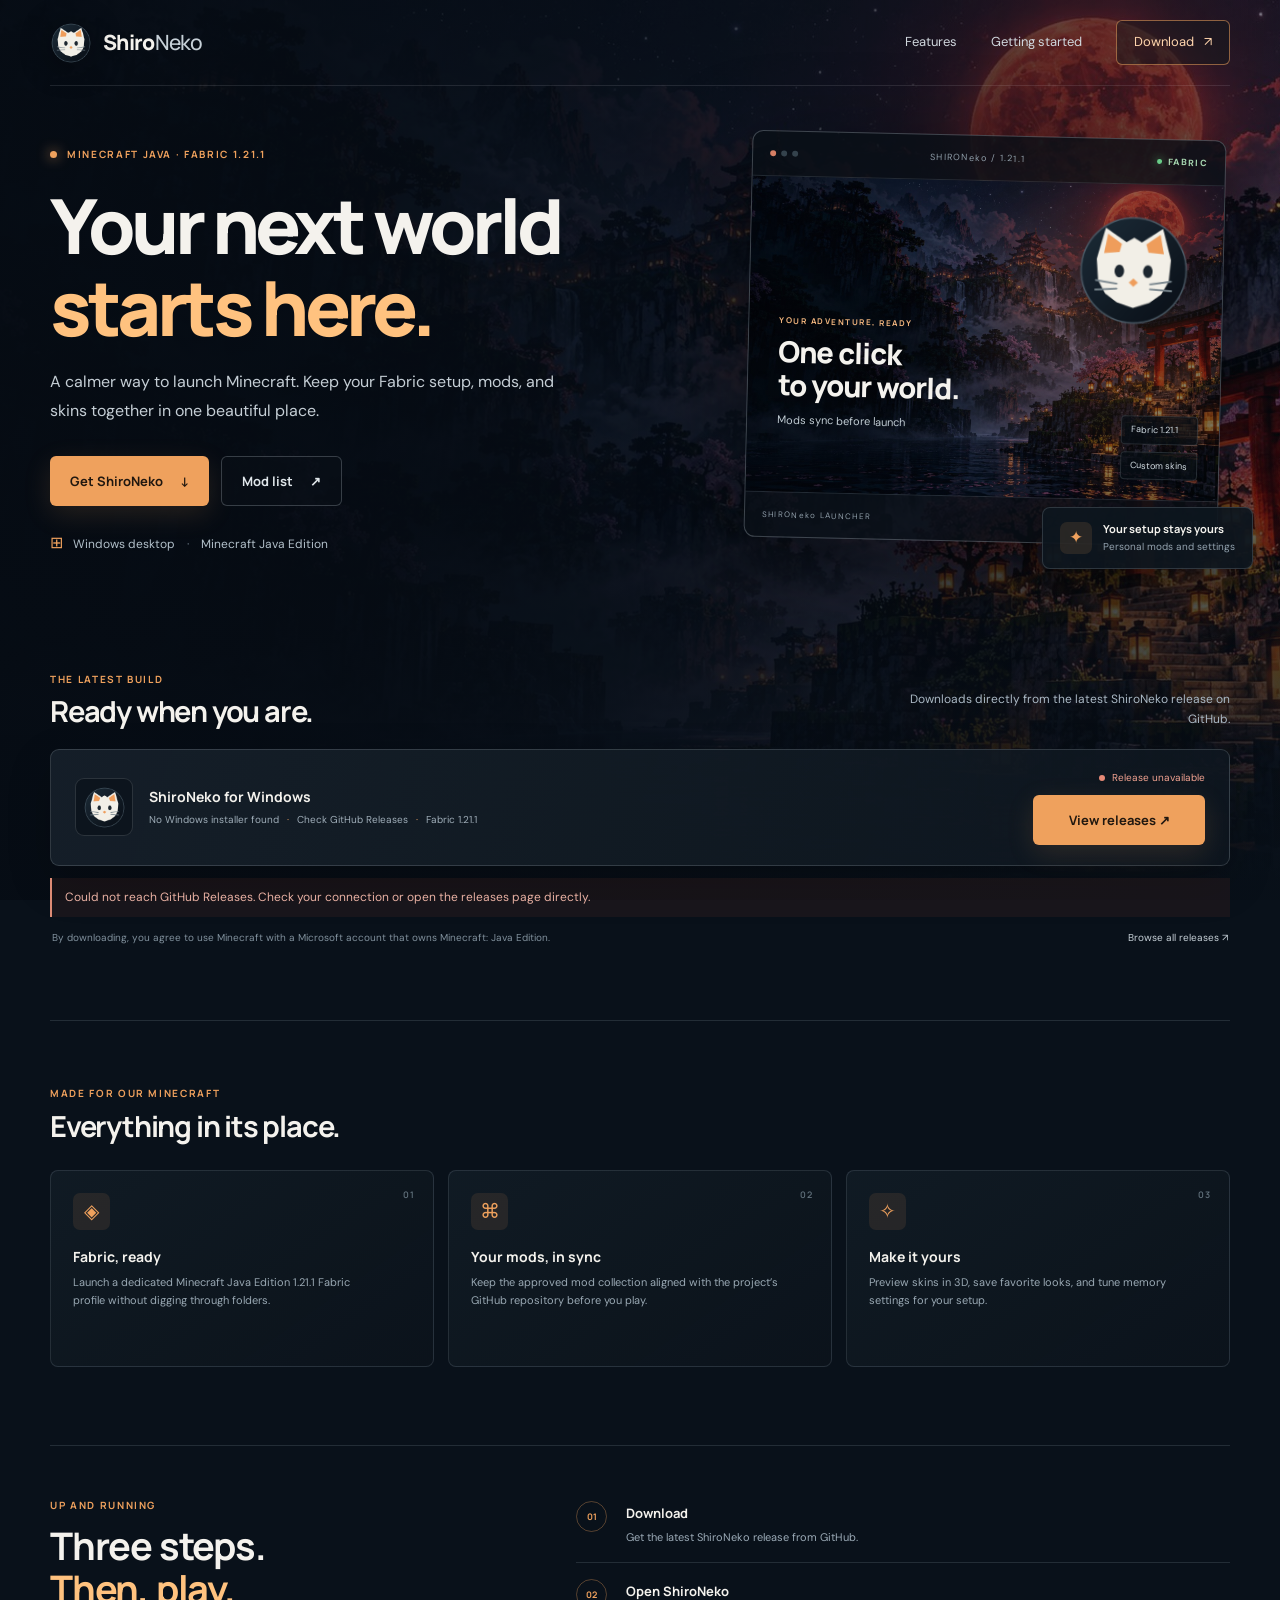
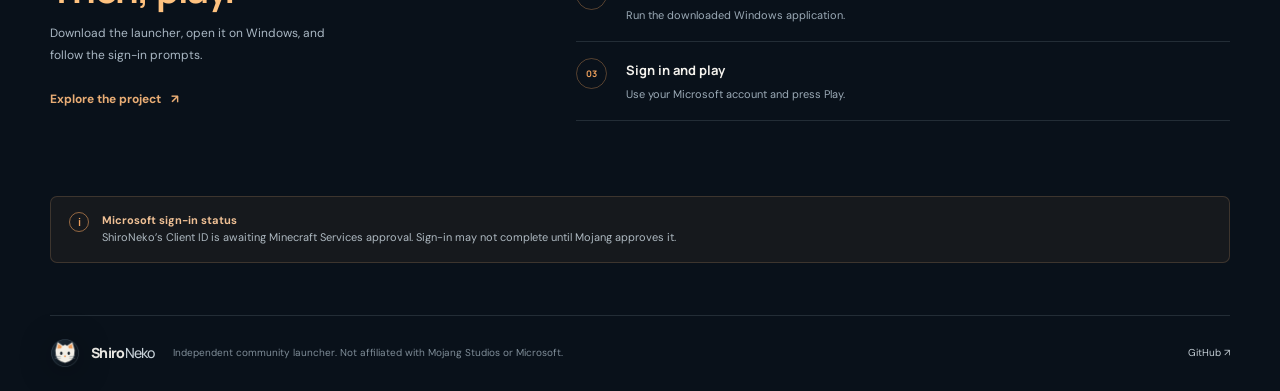
==== commit 68924ccd: "Update index.html" ====
--- a/index.html
+++ b/index.html
@@ -34,7 +34,7 @@
         <p class="hero-lede">A calmer way to launch Minecraft. Keep your Fabric setup, mods, and skins together in one beautiful place.</p>
         <div class="hero-actions">
           <a id="hero-download" class="button button-primary" href="#download">Get ShiroNeko <span aria-hidden="true">↓</span></a>
-          <a class="button button-quiet" href="https://github.com/Shix-0/fabric-launcher-1.21.1/releases" target="_blank" rel="noopener">Release notes <span aria-hidden="true">↗</span></a>
+          <a class="button button-quiet" href="modlist.html" target="_blank" rel="noopener">Mod list <span aria-hidden="true">↗</span></a>
         </div>
         <div class="hero-meta"><span class="platform-mark">⊞</span> Windows desktop <span class="meta-separator">·</span> Minecraft Java Edition</div>
       </div>
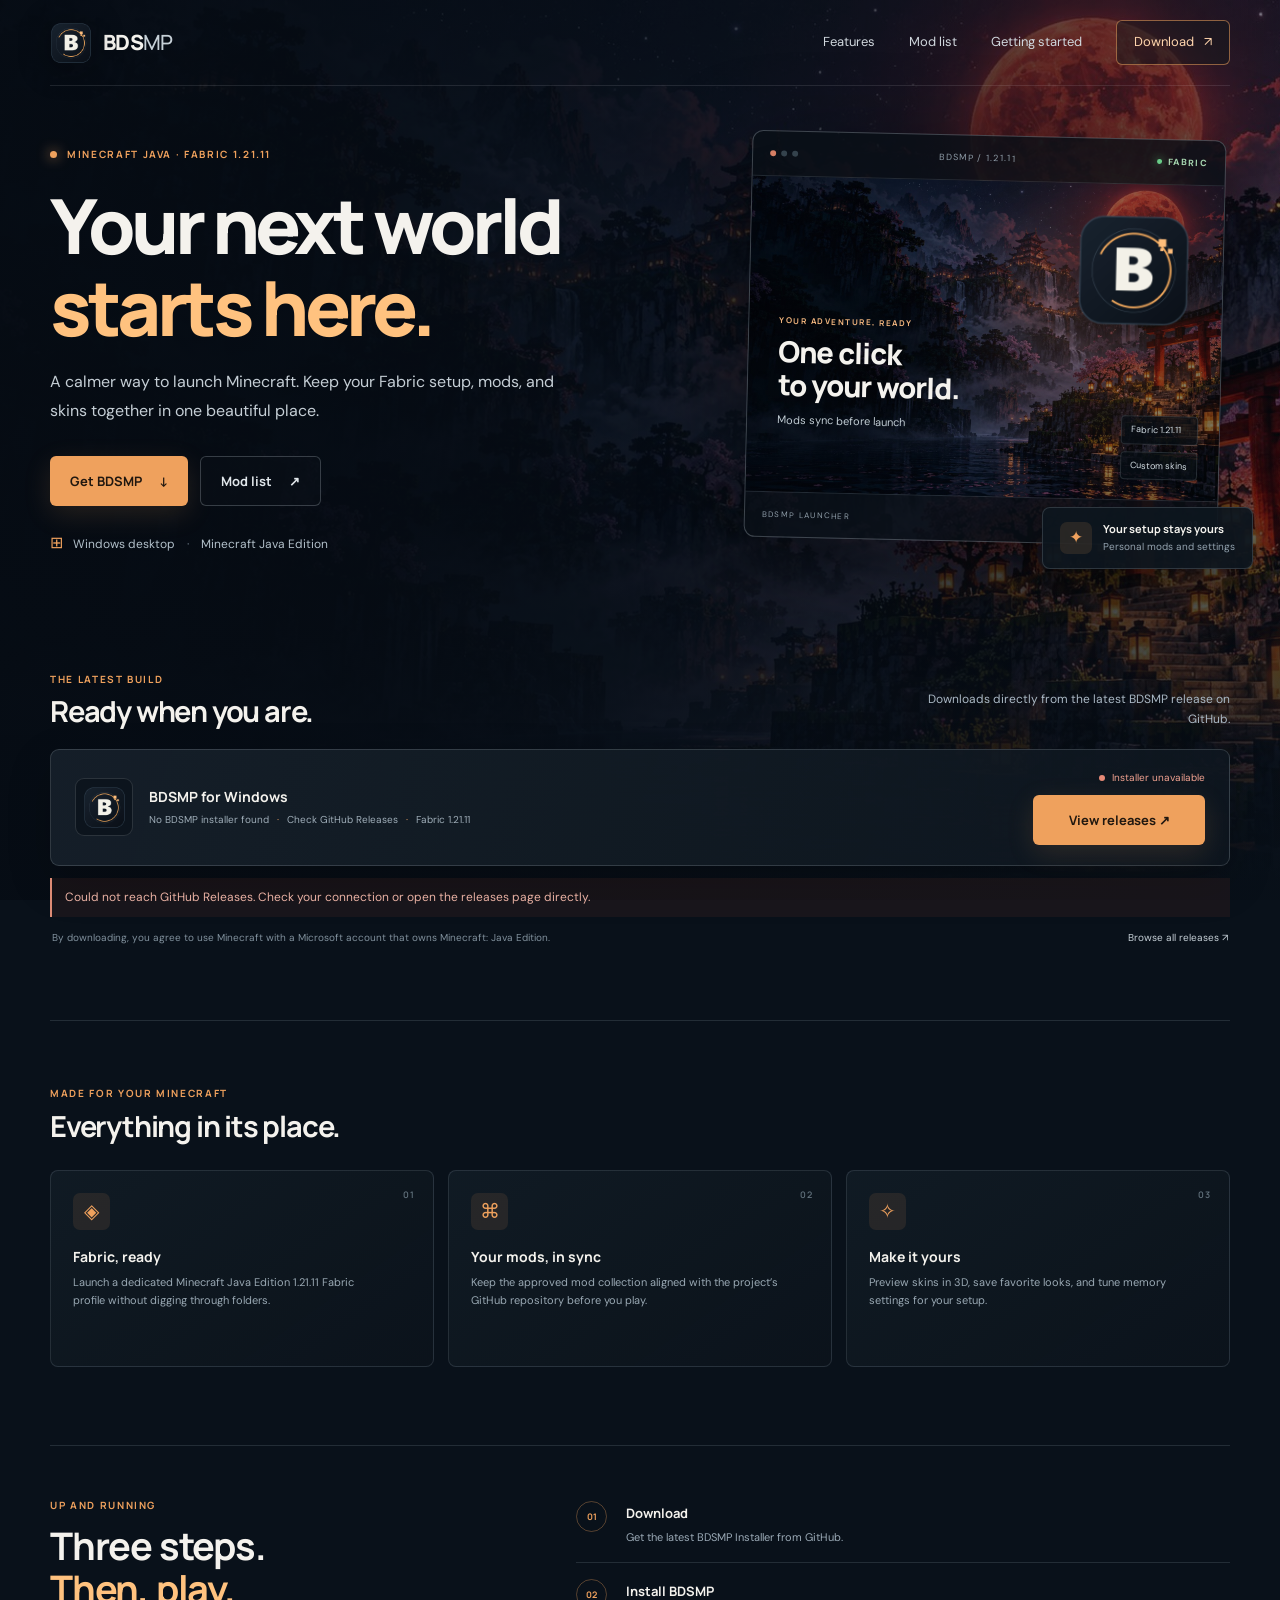
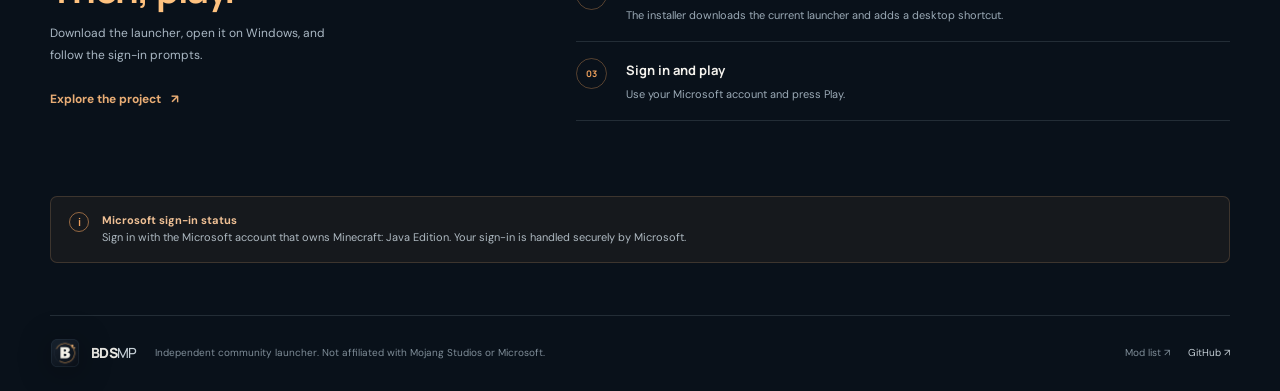
==== commit 07a9d05a: "Add files via upload" ====
--- a/index.html
+++ b/index.html
@@ -4,9 +4,9 @@
   <meta charset="utf-8">
   <meta name="viewport" content="width=device-width, initial-scale=1">
   <meta name="theme-color" content="#09111a">
-  <meta name="description" content="Download ShiroNeko, a polished Fabric launcher for Minecraft Java Edition 1.21.1.">
-  <title>ShiroNeko — Minecraft, your way</title>
-  <link rel="icon" type="image/png" href="assets/shironoko-icon.png">
+  <meta name="description" content="Download BDSMP, a polished Fabric launcher for Minecraft Java Edition 1.21.11.">
+  <title>BDSMP — Minecraft, your way</title>
+  <link rel="icon" type="image/png" href="assets/bdsmp-icon.png">
   <link rel="preconnect" href="https://api.github.com">
   <link rel="preconnect" href="https://github.com">
   <link rel="stylesheet" href="assets/site.css">
@@ -15,12 +15,13 @@
 <body>
   <div class="ambient" aria-hidden="true"></div>
   <header class="topbar wrap">
-    <a class="brand" href="#top" aria-label="ShiroNeko home">
-      <img src="assets/shironoko-icon.png" alt="" width="42" height="42">
-      <span>Shiro<span class="brand-light">Neko</span></span>
+    <a class="brand" href="#top" aria-label="BDSMP home">
+      <img src="assets/bdsmp-icon.png" alt="" width="42" height="42">
+      <span>BDS<span class="brand-light">MP</span></span>
     </a>
     <nav aria-label="Main navigation">
       <a href="#features">Features</a>
+      <a href="modlist.html">Mod list</a>
       <a href="#getting-started">Getting started</a>
       <a class="nav-cta" href="#download">Download <span aria-hidden="true">↗</span></a>
     </nav>
@@ -29,26 +30,26 @@
   <main id="top">
     <section class="hero wrap">
       <div class="hero-copy">
-        <div class="eyebrow"><span class="eyebrow-dot"></span> MINECRAFT JAVA · FABRIC 1.21.1</div>
+        <div class="eyebrow"><span class="eyebrow-dot"></span> MINECRAFT JAVA · FABRIC 1.21.11</div>
         <h1>Your next world<br><span>starts here.</span></h1>
         <p class="hero-lede">A calmer way to launch Minecraft. Keep your Fabric setup, mods, and skins together in one beautiful place.</p>
         <div class="hero-actions">
-          <a id="hero-download" class="button button-primary" href="#download">Get ShiroNeko <span aria-hidden="true">↓</span></a>
-          <a class="button button-quiet" href="modlist.html" target="_blank" rel="noopener">Mod list <span aria-hidden="true">↗</span></a>
+          <a id="hero-download" class="button button-primary" href="#download">Get BDSMP <span aria-hidden="true">↓</span></a>
+          <a class="button button-quiet" href="modlist.html">Mod list <span aria-hidden="true">↗</span></a>
         </div>
         <div class="hero-meta"><span class="platform-mark">⊞</span> Windows desktop <span class="meta-separator">·</span> Minecraft Java Edition</div>
       </div>
 
       <div class="hero-side">
         <div class="preview-frame">
-          <div class="preview-top"><span class="window-dots"><i></i><i></i><i></i></span><span>SHIRONeko / 1.21.1</span><span class="preview-live"><b></b> FABRIC</span></div>
+          <div class="preview-top"><span class="window-dots"><i></i><i></i><i></i></span><span>BDSMP / 1.21.11</span><span class="preview-live"><b></b> FABRIC</span></div>
           <div class="preview-art">
             <div class="preview-glow"></div>
-            <img class="preview-cat" src="assets/shironoko-icon.png" alt="ShiroNeko cat emblem">
+            <img class="preview-cat" src="assets/bdsmp-icon.png" alt="BDSMP emblem">
             <div class="preview-caption"><small>YOUR ADVENTURE, READY</small><strong>One click<br>to your world.</strong><span>Mods sync before launch</span></div>
-            <div class="preview-pills"><span>Fabric 1.21.1</span><span>Custom skins</span></div>
+            <div class="preview-pills"><span>Fabric 1.21.11</span><span>Custom skins</span></div>
           </div>
-          <div class="preview-footer"><span>SHIRONeko LAUNCHER</span><span>01 / 03</span></div>
+          <div class="preview-footer"><span>BDSMP LAUNCHER</span><span>01 / 03</span></div>
         </div>
         <div class="float-note"><span class="float-icon">✦</span><span><b>Your setup stays yours</b><small>Personal mods and settings</small></span></div>
       </div>
@@ -57,12 +58,12 @@
     <section class="download-section wrap" id="download">
       <div class="download-heading">
         <div><div class="section-kicker">THE LATEST BUILD</div><h2>Ready when you are.</h2></div>
-        <p>Downloads directly from the latest ShiroNeko release on GitHub.</p>
+        <p>Downloads directly from the latest BDSMP release on GitHub.</p>
       </div>
       <div class="download-card">
         <div class="release-info">
-          <div class="release-icon"><img src="assets/shironoko-icon.png" alt="" width="48" height="48"></div>
-          <div><div class="release-name">ShiroNeko for Windows</div><div class="release-details"><span id="release-version">Finding the latest version…</span><span class="detail-dot">·</span><span id="release-size">EXE installer</span><span class="detail-dot">·</span><span>Fabric 1.21.1</span></div></div>
+          <div class="release-icon"><img src="assets/bdsmp-icon.png" alt="" width="48" height="48"></div>
+          <div><div class="release-name">BDSMP for Windows</div><div class="release-details"><span id="release-version">Finding the latest version…</span><span class="detail-dot">·</span><span id="release-size">EXE installer</span><span class="detail-dot">·</span><span>Fabric 1.21.11</span></div></div>
         </div>
         <div class="release-action"><span id="release-status" class="release-status"><i></i> Checking GitHub Releases</span><a id="download-button" class="button button-primary download-button" href="#download" aria-disabled="true">Loading… <span aria-hidden="true">↓</span></a></div>
       </div>
@@ -71,10 +72,10 @@
     </section>
 
     <section class="features wrap" id="features">
-      <div class="section-kicker">MADE FOR OUR MINECRAFT</div>
+      <div class="section-kicker">MADE FOR YOUR MINECRAFT</div>
       <h2>Everything in its place.</h2>
       <div class="feature-grid">
-        <article class="feature-card"><span class="feature-number">01</span><div class="feature-symbol">◈</div><h3>Fabric, ready</h3><p>Launch a dedicated Minecraft Java Edition 1.21.1 Fabric profile without digging through folders.</p></article>
+        <article class="feature-card"><span class="feature-number">01</span><div class="feature-symbol">◈</div><h3>Fabric, ready</h3><p>Launch a dedicated Minecraft Java Edition 1.21.11 Fabric profile without digging through folders.</p></article>
         <article class="feature-card"><span class="feature-number">02</span><div class="feature-symbol">⌘</div><h3>Your mods, in sync</h3><p>Keep the approved mod collection aligned with the project’s GitHub repository before you play.</p></article>
         <article class="feature-card"><span class="feature-number">03</span><div class="feature-symbol">✧</div><h3>Make it yours</h3><p>Preview skins in 3D, save favorite looks, and tune memory settings for your setup.</p></article>
       </div>
@@ -82,14 +83,16 @@
 
     <section class="steps-section wrap" id="getting-started">
       <div class="steps-copy"><div class="section-kicker">UP AND RUNNING</div><h2>Three steps.<br><span>Then, play.</span></h2><p>Download the launcher, open it on Windows, and follow the sign-in prompts.</p><a class="text-link" href="https://github.com/Shix-0/fabric-launcher-1.21.1" target="_blank" rel="noopener">Explore the project <span>↗</span></a></div>
-      <ol class="steps-list"><li><span class="step-index">01</span><div><b>Download</b><p>Get the latest ShiroNeko release from GitHub.</p></div></li><li><span class="step-index">02</span><div><b>Open ShiroNeko</b><p>Run the downloaded Windows application.</p></div></li><li><span class="step-index">03</span><div><b>Sign in and play</b><p>Use your Microsoft account and press Play.</p></div></li></ol>
+      <ol class="steps-list"><li><span class="step-index">01</span><div><b>Download</b><p>Get the latest BDSMP Installer from GitHub.</p></div></li><li><span class="step-index">02</span><div><b>Install BDSMP</b><p>The installer downloads the current launcher and adds a desktop shortcut.</p></div></li><li><span class="step-index">03</span><div><b>Sign in and play</b><p>Use your Microsoft account and press Play.</p></div></li></ol>
     </section>
 
     <section class="notice wrap">
-      <span class="notice-mark">i</span><p><b>Microsoft sign-in status</b><br>ShiroNeko’s Client ID is awaiting Minecraft Services approval. Sign-in may not complete until Mojang approves it.</p>
+      <span class="notice-mark">i</span><p><b>Microsoft sign-in status</b><br>Sign in with the Microsoft account that owns Minecraft: Java Edition. Your sign-in is handled securely by Microsoft.</p>
     </section>
   </main>
 
-  <footer class="footer wrap"><a class="brand footer-brand" href="#top"><img src="assets/shironoko-icon.png" alt="" width="30" height="30"><span>Shiro<span class="brand-light">Neko</span></span></a><p>Independent community launcher. Not affiliated with Mojang Studios or Microsoft.</p><a href="https://github.com/Shix-0/fabric-launcher-1.21.1" target="_blank" rel="noopener">GitHub ↗</a></footer>
+  <footer class="footer wrap"><a class="brand footer-brand" href="#top"><img src="assets/bdsmp-icon.png" alt="" width="30" height="30"><span>BDS<span class="brand-light">MP</span></span></a><p>Independent community launcher. Not affiliated with Mojang Studios or Microsoft.</p><a href="modlist.html">Mod list ↗</a><a href="https://github.com/Shix-0/fabric-launcher-1.21.1" target="_blank" rel="noopener">GitHub ↗</a></footer>
 </body>
 </html>
+
+
--- a/assets/site.css
+++ b/assets/site.css
@@ -14,7 +14,7 @@
 .hero-copy{padding:26px 0 14px}.eyebrow,.section-kicker{display:flex;align-items:center;gap:10px;color:var(--amber);font:700 10px/1.4 var(--display);letter-spacing:1.65px}.eyebrow-dot{width:7px;height:7px;border-radius:50%;background:var(--amber);box-shadow:0 0 13px rgba(239,161,93,.9)}
 h1,h2,h3,p{margin-top:0}h1{font:800 clamp(48px,6vw,76px)/1.08 var(--display);letter-spacing:-4.4px;margin:23px 0 20px}h1 span,.steps-copy h2 span{color:var(--amber2)}.hero-lede{max-width:520px;color:#c5ced5;font-size:16px;line-height:1.8;margin-bottom:30px}.hero-actions{display:flex;gap:12px;flex-wrap:wrap}.button{min-height:50px;padding:0 20px;display:inline-flex;align-items:center;justify-content:center;gap:17px;border-radius:6px;font:700 13px var(--display);transition:transform .18s ease,background .18s ease,border-color .18s ease}.button:hover{transform:translateY(-2px)}.button-primary{color:#20170f;background:var(--amber);box-shadow:0 8px 28px rgba(239,161,93,.14)}.button-primary:hover{background:var(--amber2)}.button-quiet{color:#e0e6ea;background:rgba(11,17,25,.5);border:1px solid rgba(210,223,232,.23)}.button-quiet:hover{border-color:rgba(239,161,93,.65)}.hero-meta{margin-top:24px;color:#b2c0ca;font-size:12px}.platform-mark{color:var(--amber);font-size:16px;margin-right:7px}.meta-separator{margin:0 9px;color:#71808c}
 .hero-side{position:relative;max-width:490px;width:100%;justify-self:end;padding:12px 8px 27px}.preview-frame{position:relative;border:1px solid rgba(220,231,237,.25);border-radius:11px;background:rgba(9,15,22,.82);overflow:hidden;box-shadow:0 28px 90px rgba(0,0,0,.5);transform:rotate(1.3deg)}.preview-top,.preview-footer{height:45px;display:flex;align-items:center;justify-content:space-between;padding:0 17px;color:#8f9da8;font-size:9px;letter-spacing:1.3px}.preview-top{border-bottom:1px solid var(--line)}.window-dots{display:flex;gap:5px}.window-dots i{width:6px;height:6px;border-radius:50%;background:#34424c}.window-dots i:first-child{background:#d77f64}.preview-live{color:#a6d6b0;font-weight:700;display:flex;align-items:center;gap:6px}.preview-live b{width:5px;height:5px;border-radius:50%;background:#68cd89;box-shadow:0 0 10px #68cd89}.preview-art{height:315px;position:relative;padding:34px 30px;background:linear-gradient(115deg,rgba(6,13,21,.18),rgba(5,9,14,.56)),url('hero.jpg') center/cover}.preview-glow{position:absolute;width:190px;height:190px;right:8%;top:32px;background:rgba(246,137,78,.16);filter:blur(45px);border-radius:50%}.preview-cat{position:absolute;width:116px;height:116px;right:31px;top:28px;filter:drop-shadow(0 16px 30px rgba(0,0,0,.45))}.preview-caption{position:absolute;left:30px;bottom:62px;display:flex;flex-direction:column;align-items:flex-start}.preview-caption small{font:700 8px var(--display);letter-spacing:1.5px;color:#f4b77f}.preview-caption strong{font:800 29px/1.14 var(--display);letter-spacing:-1px;margin:10px 0}.preview-caption span{font-size:11px;color:#c1ccd3}.preview-pills{position:absolute;right:21px;bottom:20px;display:flex;flex-direction:column;gap:7px}.preview-pills span{padding:6px 9px;background:rgba(7,14,21,.72);border:1px solid rgba(221,230,236,.14);border-radius:4px;color:#d2dce2;font-size:9px}.preview-footer{border-top:1px solid var(--line);font-size:8px}.float-note{position:absolute;right:-23px;bottom:0;display:flex;align-items:center;gap:11px;padding:13px 17px;border:1px solid rgba(218,228,235,.16);border-radius:8px;background:rgba(13,22,31,.93);box-shadow:0 14px 44px rgba(0,0,0,.3)}.float-icon{display:grid;place-items:center;width:32px;height:32px;border-radius:7px;background:rgba(239,161,93,.12);color:var(--amber);font-size:17px}.float-note b,.float-note small{display:block}.float-note b{font:700 11px var(--display)}.float-note small{margin-top:3px;color:#93a2ae;font-size:10px}
-.download-section{padding:26px 0 74px}.download-heading{display:flex;justify-content:space-between;align-items:end;margin-bottom:20px}.download-heading h2,.features h2,.steps-copy h2{font:700 29px/1.2 var(--display);letter-spacing:-1.2px;margin:8px 0 0}.download-heading>p{max-width:330px;margin:0;color:var(--muted);font-size:12px;text-align:right}.download-card{display:flex;align-items:center;justify-content:space-between;gap:20px;min-height:112px;padding:20px 24px;border:1px solid rgba(216,229,237,.17);border-radius:9px;background:linear-gradient(110deg,rgba(22,32,42,.93),rgba(14,22,31,.91));box-shadow:0 16px 44px rgba(0,0,0,.2)}.release-info{display:flex;align-items:center;gap:16px}.release-icon{width:58px;height:58px;display:grid;place-items:center;border:1px solid rgba(229,237,241,.14);border-radius:9px;background:#0c141d}.release-icon img{width:43px;height:43px}.release-name{font:700 14px var(--display);margin-bottom:6px}.release-details{display:flex;gap:8px;flex-wrap:wrap;align-items:center;color:#9fadb8;font-size:10px}.detail-dot{color:#e59e62}.release-action{display:flex;flex-direction:column;align-items:flex-end;gap:9px}.release-status{display:flex;align-items:center;gap:7px;color:#a8b6c0;font-size:10px}.release-status i{width:6px;height:6px;border-radius:50%;background:#a8b6c0}.release-status.ready{color:#a5dfb7}.release-status.ready i{background:#71d48f;box-shadow:0 0 10px rgba(113,212,143,.65)}.release-status.failed{color:#f2a391}.release-status.failed i{background:#e68a77}.download-button{min-width:172px}.download-button[aria-disabled="true"]{opacity:.62;pointer-events:none}.download-footnote{display:flex;justify-content:space-between;gap:12px;margin:13px 2px 0;color:#81919d;font-size:10px}.download-footnote a{color:#c6d0d7}.release-error{margin-top:12px;padding:10px 13px;border-left:2px solid #dd8b75;background:rgba(163,70,53,.1);color:#e8b0a2;font-size:12px}
+.download-section{padding:26px 0 74px}.download-heading{display:flex;justify-content:space-between;align-items:end;margin-bottom:20px}.download-heading h2,.features h2,.steps-copy h2{font:700 29px/1.2 var(--display);letter-spacing:-1.2px;margin:8px 0 0}.download-heading>p{max-width:330px;margin:0;color:var(--muted);font-size:12px;text-align:right}.download-card{display:flex;align-items:center;justify-content:space-between;gap:20px;min-height:112px;padding:20px 24px;border:1px solid rgba(216,229,237,.17);border-radius:9px;background:linear-gradient(110deg,rgba(22,32,42,.93),rgba(14,22,31,.91));box-shadow:0 16px 44px rgba(0,0,0,.2)}.release-info{display:flex;align-items:center;gap:16px}.release-icon{width:58px;height:58px;display:grid;place-items:center;border:1px solid rgba(229,237,241,.14);border-radius:9px;background:#0c141d}.release-icon img{width:43px;height:43px}.release-name{font:700 14px var(--display);margin-bottom:6px}.release-details{display:flex;gap:8px;flex-wrap:wrap;align-items:center;color:#9fadb8;font-size:10px}.detail-dot{color:#e59e62}.release-action{display:flex;flex-direction:column;align-items:flex-end;gap:9px}.release-status{display:flex;align-items:center;gap:7px;color:#a8b6c0;font-size:10px}.release-status i{width:6px;height:6px;border-radius:50%;background:#a8b6c0}.release-status.ready{color:#a5dfb7}.release-status.ready i{background:#71d48f;box-shadow:0 0 10px rgba(113,212,143,.65)}.release-status.failed{color:#f2a391}.release-status.failed i{background:#e68a77}.download-button{min-width:172px}.download-button[aria-disabled="true"]{opacity:.62;pointer-events:none}.download-count{color:#9fadb8;font-size:10px;letter-spacing:.02em}.download-count::before{content:"↓";margin-right:7px;color:#e59e62}.download-footnote{display:flex;justify-content:space-between;gap:12px;margin:13px 2px 0;color:#81919d;font-size:10px}.download-footnote a{color:#c6d0d7}.release-error{margin-top:12px;padding:10px 13px;border-left:2px solid #dd8b75;background:rgba(163,70,53,.1);color:#e8b0a2;font-size:12px}
 .features{padding:65px 0 78px;border-top:1px solid var(--line)}.features h2{margin:9px 0 26px}.feature-grid{display:grid;grid-template-columns:repeat(3,1fr);gap:14px}.feature-card{position:relative;min-height:197px;padding:22px 22px 20px;border:1px solid var(--line);border-radius:8px;background:linear-gradient(145deg,rgba(17,27,37,.94),rgba(12,19,27,.92));transition:transform .2s ease,border-color .2s ease}.feature-card:hover{transform:translateY(-3px);border-color:rgba(239,161,93,.42)}.feature-number{position:absolute;right:18px;top:17px;color:#62727d;font:600 9px var(--display);letter-spacing:1px}.feature-symbol{width:37px;height:37px;display:grid;place-items:center;margin-bottom:17px;border-radius:7px;background:rgba(239,161,93,.1);color:var(--amber);font-size:20px}.feature-card h3{margin-bottom:7px;font:700 14px var(--display)}.feature-card p{max-width:310px;margin:0;color:#99a8b3;font-size:11px;line-height:1.7}
 .steps-section{display:grid;grid-template-columns:.8fr 1.2fr;gap:90px;padding:52px 0 75px;border-top:1px solid var(--line)}.steps-copy h2{font-size:38px;line-height:1.15;margin:12px 0}.steps-copy>p{max-width:310px;color:#aab8c4;font-size:12px;line-height:1.8}.text-link{display:inline-flex;gap:10px;margin-top:12px;color:#e9ad75;font-size:12px;font-weight:700}.steps-list{list-style:none;padding:0;margin:0}.steps-list li{display:flex;gap:19px;align-items:flex-start;padding:16px 0;border-bottom:1px solid var(--line)}.steps-list li:first-child{padding-top:3px}.step-index{display:grid;place-items:center;width:31px;height:31px;flex:none;border:1px solid rgba(239,161,93,.33);border-radius:50%;color:var(--amber);font:700 9px var(--display)}.steps-list b{font:700 13px var(--display)}.steps-list p{margin:4px 0 0;color:#9baab6;font-size:11px}
 .notice{display:flex;align-items:flex-start;gap:13px;margin-bottom:52px;padding:15px 18px;border:1px solid rgba(231,174,117,.19);border-radius:7px;background:rgba(239,161,93,.055)}.notice-mark{display:grid;place-items:center;width:20px;height:20px;flex:none;border:1px solid rgba(239,161,93,.58);border-radius:50%;color:var(--amber);font:700 11px var(--display)}.notice p{margin:0;color:#aeb9c1;font-size:11px}.notice b{color:#efc095;font-size:11px}
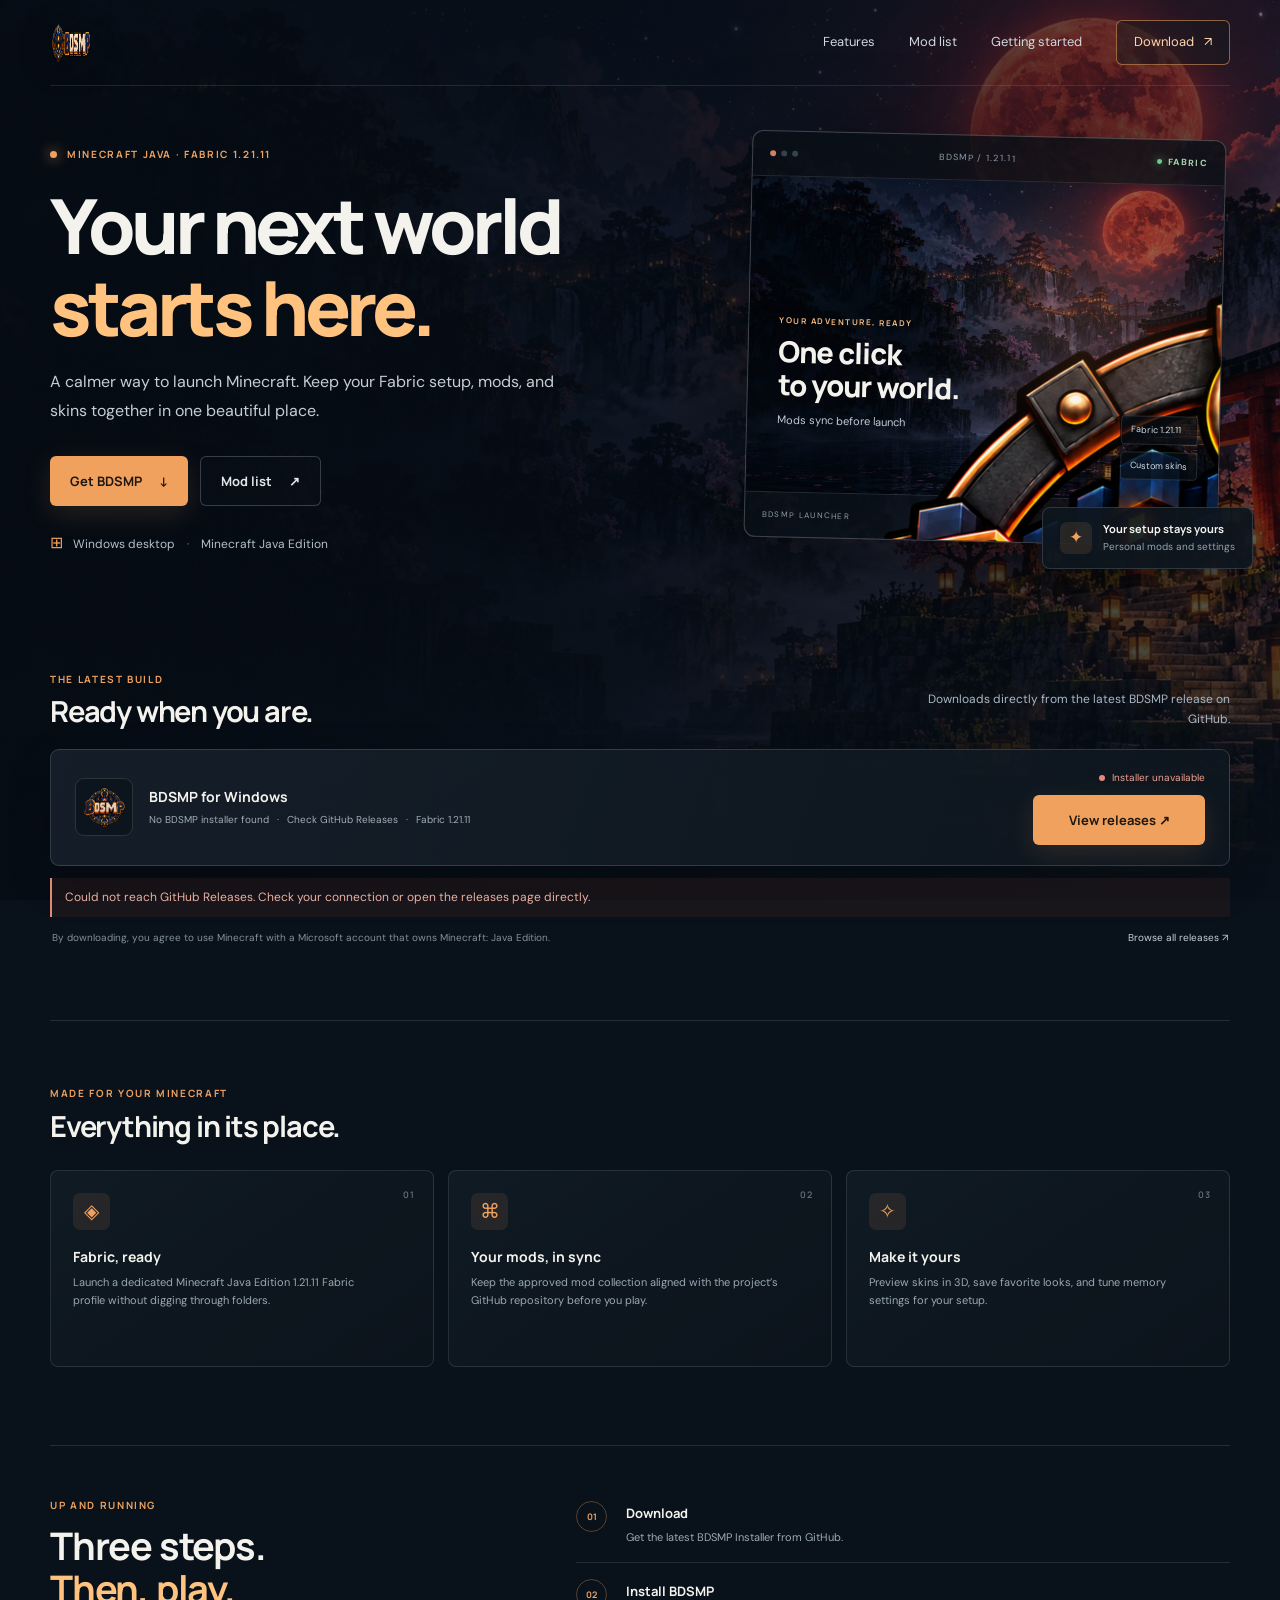
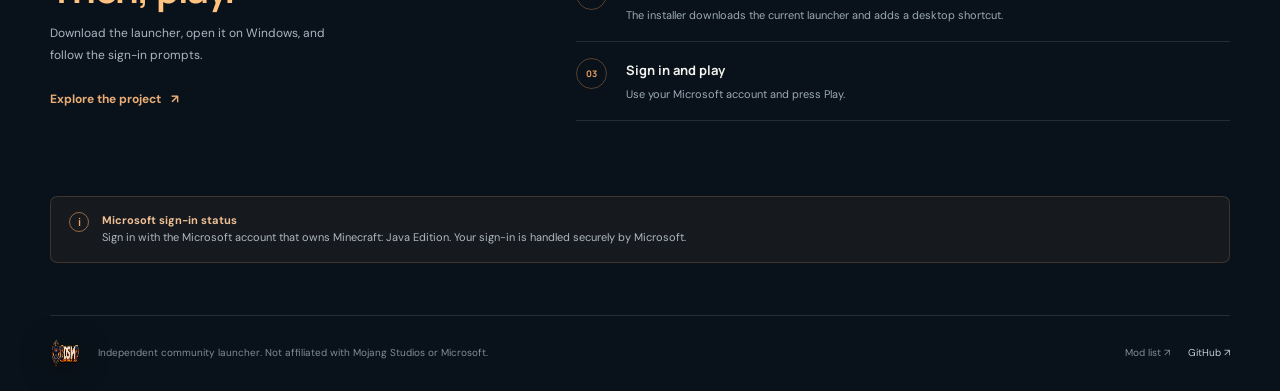
==== commit 306f7a3e: "Use full BDSMP logo on download page" ====
--- a/index.html
+++ b/index.html
@@ -1,98 +1,95 @@
-<!doctype html>
-<html lang="en">
-<head>
-  <meta charset="utf-8">
-  <meta name="viewport" content="width=device-width, initial-scale=1">
-  <meta name="theme-color" content="#09111a">
-  <meta name="description" content="Download BDSMP, a polished Fabric launcher for Minecraft Java Edition 1.21.11.">
-  <title>BDSMP — Minecraft, your way</title>
-  <link rel="icon" type="image/png" href="assets/bdsmp-icon.png">
-  <link rel="preconnect" href="https://api.github.com">
-  <link rel="preconnect" href="https://github.com">
-  <link rel="stylesheet" href="assets/site.css">
-  <script defer src="assets/release.js"></script>
-</head>
-<body>
-  <div class="ambient" aria-hidden="true"></div>
-  <header class="topbar wrap">
-    <a class="brand" href="#top" aria-label="BDSMP home">
-      <img src="assets/bdsmp-icon.png" alt="" width="42" height="42">
-      <span>BDS<span class="brand-light">MP</span></span>
-    </a>
-    <nav aria-label="Main navigation">
-      <a href="#features">Features</a>
-      <a href="modlist.html">Mod list</a>
-      <a href="#getting-started">Getting started</a>
-      <a class="nav-cta" href="#download">Download <span aria-hidden="true">↗</span></a>
-    </nav>
-  </header>
-
-  <main id="top">
-    <section class="hero wrap">
-      <div class="hero-copy">
-        <div class="eyebrow"><span class="eyebrow-dot"></span> MINECRAFT JAVA · FABRIC 1.21.11</div>
-        <h1>Your next world<br><span>starts here.</span></h1>
-        <p class="hero-lede">A calmer way to launch Minecraft. Keep your Fabric setup, mods, and skins together in one beautiful place.</p>
-        <div class="hero-actions">
-          <a id="hero-download" class="button button-primary" href="#download">Get BDSMP <span aria-hidden="true">↓</span></a>
-          <a class="button button-quiet" href="modlist.html">Mod list <span aria-hidden="true">↗</span></a>
-        </div>
-        <div class="hero-meta"><span class="platform-mark">⊞</span> Windows desktop <span class="meta-separator">·</span> Minecraft Java Edition</div>
-      </div>
-
-      <div class="hero-side">
-        <div class="preview-frame">
-          <div class="preview-top"><span class="window-dots"><i></i><i></i><i></i></span><span>BDSMP / 1.21.11</span><span class="preview-live"><b></b> FABRIC</span></div>
-          <div class="preview-art">
-            <div class="preview-glow"></div>
-            <img class="preview-cat" src="assets/bdsmp-icon.png" alt="BDSMP emblem">
-            <div class="preview-caption"><small>YOUR ADVENTURE, READY</small><strong>One click<br>to your world.</strong><span>Mods sync before launch</span></div>
-            <div class="preview-pills"><span>Fabric 1.21.11</span><span>Custom skins</span></div>
-          </div>
-          <div class="preview-footer"><span>BDSMP LAUNCHER</span><span>01 / 03</span></div>
-        </div>
-        <div class="float-note"><span class="float-icon">✦</span><span><b>Your setup stays yours</b><small>Personal mods and settings</small></span></div>
-      </div>
-    </section>
-
-    <section class="download-section wrap" id="download">
-      <div class="download-heading">
-        <div><div class="section-kicker">THE LATEST BUILD</div><h2>Ready when you are.</h2></div>
-        <p>Downloads directly from the latest BDSMP release on GitHub.</p>
-      </div>
-      <div class="download-card">
-        <div class="release-info">
-          <div class="release-icon"><img src="assets/bdsmp-icon.png" alt="" width="48" height="48"></div>
-          <div><div class="release-name">BDSMP for Windows</div><div class="release-details"><span id="release-version">Finding the latest version…</span><span class="detail-dot">·</span><span id="release-size">EXE installer</span><span class="detail-dot">·</span><span>Fabric 1.21.11</span></div></div>
-        </div>
-        <div class="release-action"><span id="release-status" class="release-status"><i></i> Checking GitHub Releases</span><a id="download-button" class="button button-primary download-button" href="#download" aria-disabled="true">Loading… <span aria-hidden="true">↓</span></a></div>
-      </div>
-      <div id="release-error" class="release-error" hidden></div>
-      <p class="download-footnote">By downloading, you agree to use Minecraft with a Microsoft account that owns Minecraft: Java Edition. <a href="https://github.com/Shix-0/fabric-launcher-1.21.1/releases" target="_blank" rel="noopener">Browse all releases ↗</a></p>
-    </section>
-
-    <section class="features wrap" id="features">
-      <div class="section-kicker">MADE FOR YOUR MINECRAFT</div>
-      <h2>Everything in its place.</h2>
-      <div class="feature-grid">
-        <article class="feature-card"><span class="feature-number">01</span><div class="feature-symbol">◈</div><h3>Fabric, ready</h3><p>Launch a dedicated Minecraft Java Edition 1.21.11 Fabric profile without digging through folders.</p></article>
-        <article class="feature-card"><span class="feature-number">02</span><div class="feature-symbol">⌘</div><h3>Your mods, in sync</h3><p>Keep the approved mod collection aligned with the project’s GitHub repository before you play.</p></article>
-        <article class="feature-card"><span class="feature-number">03</span><div class="feature-symbol">✧</div><h3>Make it yours</h3><p>Preview skins in 3D, save favorite looks, and tune memory settings for your setup.</p></article>
-      </div>
-    </section>
-
-    <section class="steps-section wrap" id="getting-started">
-      <div class="steps-copy"><div class="section-kicker">UP AND RUNNING</div><h2>Three steps.<br><span>Then, play.</span></h2><p>Download the launcher, open it on Windows, and follow the sign-in prompts.</p><a class="text-link" href="https://github.com/Shix-0/fabric-launcher-1.21.1" target="_blank" rel="noopener">Explore the project <span>↗</span></a></div>
-      <ol class="steps-list"><li><span class="step-index">01</span><div><b>Download</b><p>Get the latest BDSMP Installer from GitHub.</p></div></li><li><span class="step-index">02</span><div><b>Install BDSMP</b><p>The installer downloads the current launcher and adds a desktop shortcut.</p></div></li><li><span class="step-index">03</span><div><b>Sign in and play</b><p>Use your Microsoft account and press Play.</p></div></li></ol>
-    </section>
-
-    <section class="notice wrap">
-      <span class="notice-mark">i</span><p><b>Microsoft sign-in status</b><br>Sign in with the Microsoft account that owns Minecraft: Java Edition. Your sign-in is handled securely by Microsoft.</p>
-    </section>
-  </main>
-
-  <footer class="footer wrap"><a class="brand footer-brand" href="#top"><img src="assets/bdsmp-icon.png" alt="" width="30" height="30"><span>BDS<span class="brand-light">MP</span></span></a><p>Independent community launcher. Not affiliated with Mojang Studios or Microsoft.</p><a href="modlist.html">Mod list ↗</a><a href="https://github.com/Shix-0/fabric-launcher-1.21.1" target="_blank" rel="noopener">GitHub ↗</a></footer>
-</body>
-</html>
+<!doctype html>
+<html lang="en">
+<head>
+  <meta charset="utf-8">
+  <meta name="viewport" content="width=device-width, initial-scale=1">
+  <meta name="theme-color" content="#09111a">
+  <meta name="description" content="Download BDSMP, a polished Fabric launcher for Minecraft Java Edition 1.21.11.">
+  <title>BDSMP — Minecraft, your way</title>
+  <link rel="icon" type="image/png" href="assets/BDSMP-Logo.png">
+  <link rel="preconnect" href="https://api.github.com">
+  <link rel="preconnect" href="https://github.com">
+  <link rel="stylesheet" href="assets/site.css">
+  <script defer src="assets/release.js"></script>
+</head>
+<body>
+  <div class="ambient" aria-hidden="true"></div>
+  <header class="topbar wrap">
+    <a class="brand" href="#top" aria-label="BDSMP home"><img class="brand-wordmark" src="assets/BDSMP-Wordmark.png" alt="BDSMP"></a>
+    <nav aria-label="Main navigation">
+      <a href="#features">Features</a>
+      <a href="modlist.html">Mod list</a>
+      <a href="#getting-started">Getting started</a>
+      <a class="nav-cta" href="#download">Download <span aria-hidden="true">↗</span></a>
+    </nav>
+  </header>
+
+  <main id="top">
+    <section class="hero wrap">
+      <div class="hero-copy">
+        <div class="eyebrow"><span class="eyebrow-dot"></span> MINECRAFT JAVA · FABRIC 1.21.11</div>
+        <h1>Your next world<br><span>starts here.</span></h1>
+        <p class="hero-lede">A calmer way to launch Minecraft. Keep your Fabric setup, mods, and skins together in one beautiful place.</p>
+        <div class="hero-actions">
+          <a id="hero-download" class="button button-primary" href="#download">Get BDSMP <span aria-hidden="true">↓</span></a>
+          <a class="button button-quiet" href="modlist.html">Mod list <span aria-hidden="true">↗</span></a>
+        </div>
+        <div class="hero-meta"><span class="platform-mark">⊞</span> Windows desktop <span class="meta-separator">·</span> Minecraft Java Edition</div>
+      </div>
+
+      <div class="hero-side">
+        <div class="preview-frame">
+          <div class="preview-top"><span class="window-dots"><i></i><i></i><i></i></span><span>BDSMP / 1.21.11</span><span class="preview-live"><b></b> FABRIC</span></div>
+          <div class="preview-art">
+            <div class="preview-glow"></div>
+            <img class="preview-emblem" src="assets/BDSMP-Logo.png" alt="BDSMP emblem">
+            <div class="preview-caption"><small>YOUR ADVENTURE, READY</small><strong>One click<br>to your world.</strong><span>Mods sync before launch</span></div>
+            <div class="preview-pills"><span>Fabric 1.21.11</span><span>Custom skins</span></div>
+          </div>
+          <div class="preview-footer"><span>BDSMP LAUNCHER</span><span>01 / 03</span></div>
+        </div>
+        <div class="float-note"><span class="float-icon">✦</span><span><b>Your setup stays yours</b><small>Personal mods and settings</small></span></div>
+      </div>
+    </section>
+
+    <section class="download-section wrap" id="download">
+      <div class="download-heading">
+        <div><div class="section-kicker">THE LATEST BUILD</div><h2>Ready when you are.</h2></div>
+        <p>Downloads directly from the latest BDSMP release on GitHub.</p>
+      </div>
+      <div class="download-card">
+        <div class="release-info">
+          <div class="release-icon"><img src="assets/BDSMP-Logo.png" alt="BDSMP emblem" width="48" height="48"></div>
+          <div><div class="release-name">BDSMP for Windows</div><div class="release-details"><span id="release-version">Finding the latest version…</span><span class="detail-dot">·</span><span id="release-size">EXE installer</span><span class="detail-dot">·</span><span>Fabric 1.21.11</span></div></div>
+        </div>
+        <div class="release-action"><span id="release-status" class="release-status"><i></i> Checking GitHub Releases</span><a id="download-button" class="button button-primary download-button" href="#download" aria-disabled="true">Loading… <span aria-hidden="true">↓</span></a></div>
+      </div>
+      <div id="release-error" class="release-error" hidden></div>
+      <p class="download-footnote">By downloading, you agree to use Minecraft with a Microsoft account that owns Minecraft: Java Edition. <a href="https://github.com/Shix-0/fabric-launcher-1.21.1/releases" target="_blank" rel="noopener">Browse all releases ↗</a></p>
+    </section>
+
+    <section class="features wrap" id="features">
+      <div class="section-kicker">MADE FOR YOUR MINECRAFT</div>
+      <h2>Everything in its place.</h2>
+      <div class="feature-grid">
+        <article class="feature-card"><span class="feature-number">01</span><div class="feature-symbol">◈</div><h3>Fabric, ready</h3><p>Launch a dedicated Minecraft Java Edition 1.21.11 Fabric profile without digging through folders.</p></article>
+        <article class="feature-card"><span class="feature-number">02</span><div class="feature-symbol">⌘</div><h3>Your mods, in sync</h3><p>Keep the approved mod collection aligned with the project’s GitHub repository before you play.</p></article>
+        <article class="feature-card"><span class="feature-number">03</span><div class="feature-symbol">✧</div><h3>Make it yours</h3><p>Preview skins in 3D, save favorite looks, and tune memory settings for your setup.</p></article>
+      </div>
+    </section>
+
+    <section class="steps-section wrap" id="getting-started">
+      <div class="steps-copy"><div class="section-kicker">UP AND RUNNING</div><h2>Three steps.<br><span>Then, play.</span></h2><p>Download the launcher, open it on Windows, and follow the sign-in prompts.</p><a class="text-link" href="https://github.com/Shix-0/fabric-launcher-1.21.1" target="_blank" rel="noopener">Explore the project <span>↗</span></a></div>
+      <ol class="steps-list"><li><span class="step-index">01</span><div><b>Download</b><p>Get the latest BDSMP Installer from GitHub.</p></div></li><li><span class="step-index">02</span><div><b>Install BDSMP</b><p>The installer downloads the current launcher and adds a desktop shortcut.</p></div></li><li><span class="step-index">03</span><div><b>Sign in and play</b><p>Use your Microsoft account and press Play.</p></div></li></ol>
+    </section>
+
+    <section class="notice wrap">
+      <span class="notice-mark">i</span><p><b>Microsoft sign-in status</b><br>Sign in with the Microsoft account that owns Minecraft: Java Edition. Your sign-in is handled securely by Microsoft.</p>
+    </section>
+  </main>
+
+  <footer class="footer wrap"><a class="brand footer-brand" href="#top"><img class="brand-wordmark" src="assets/BDSMP-Wordmark.png" alt="BDSMP"></a><p>Independent community launcher. Not affiliated with Mojang Studios or Microsoft.</p><a href="modlist.html">Mod list ↗</a><a href="https://github.com/Shix-0/fabric-launcher-1.21.1" target="_blank" rel="noopener">GitHub ↗</a></footer>
+</body>
+</html>
 
 
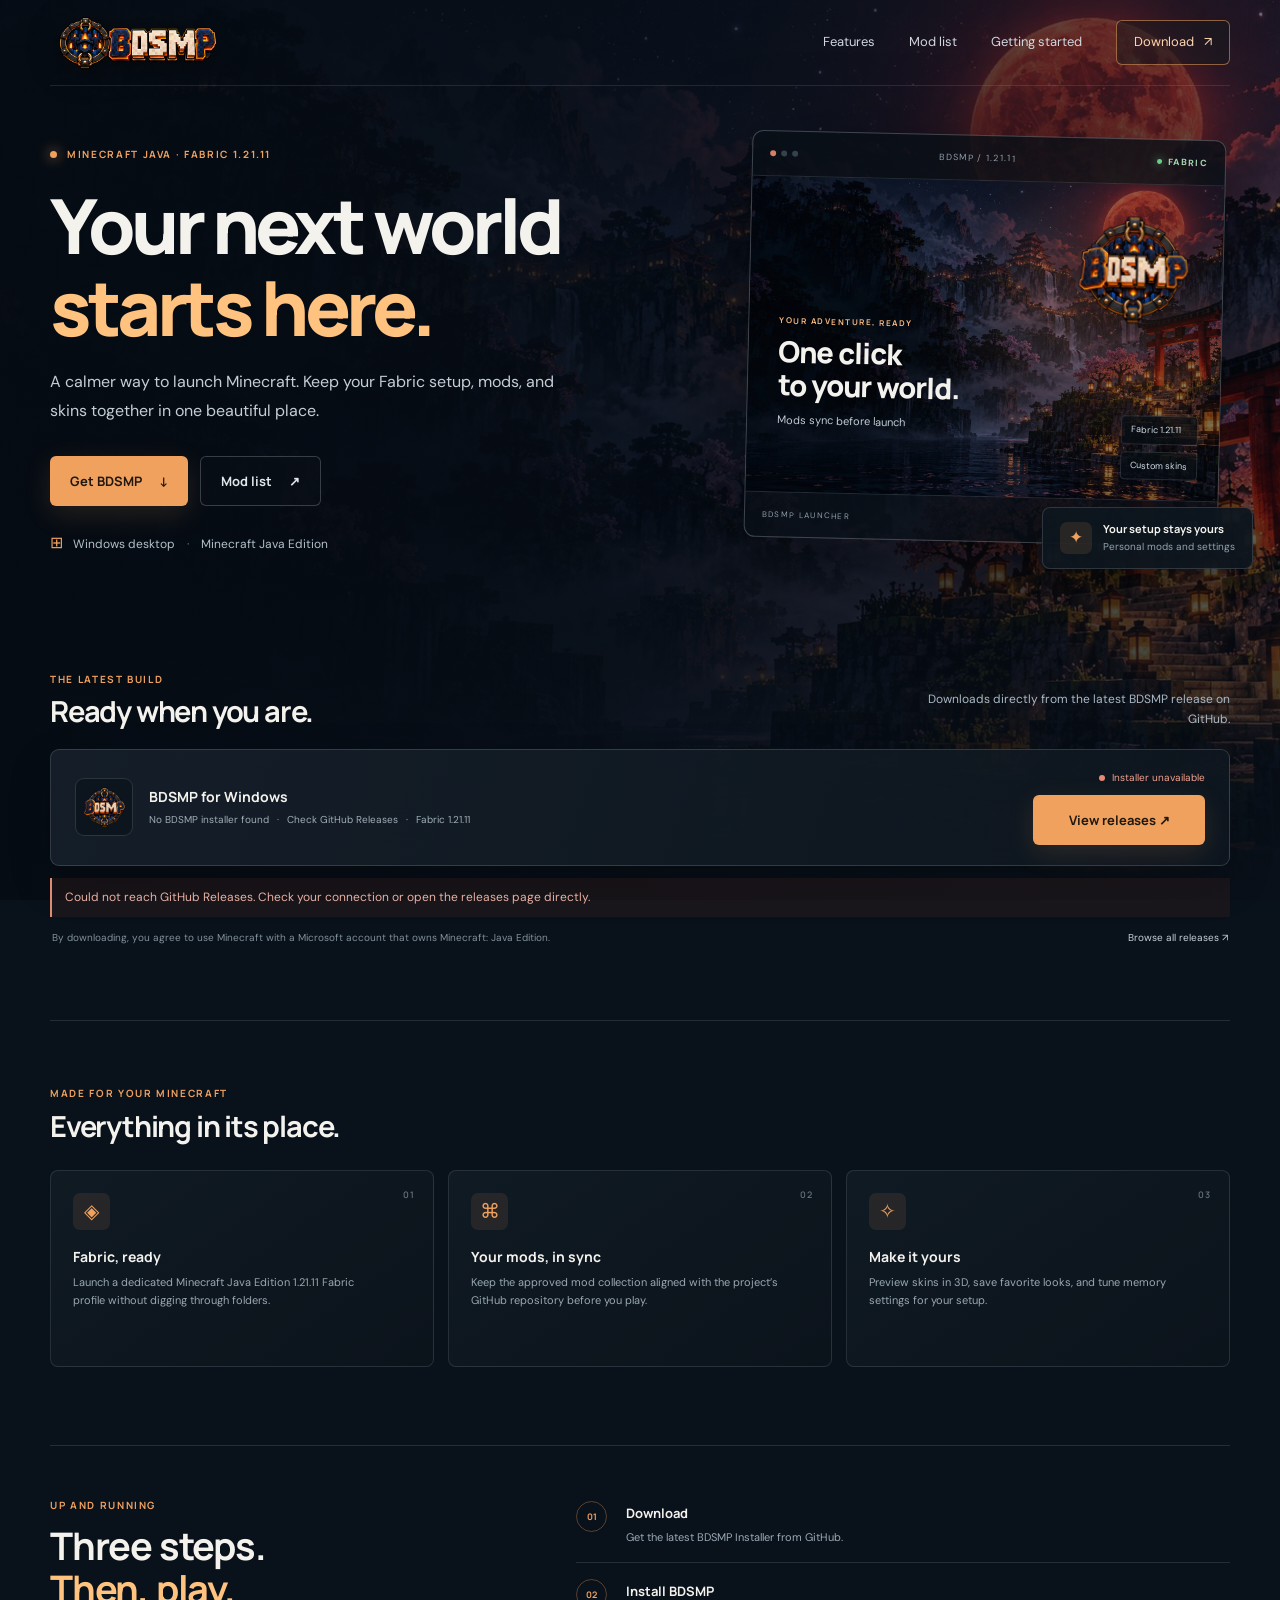
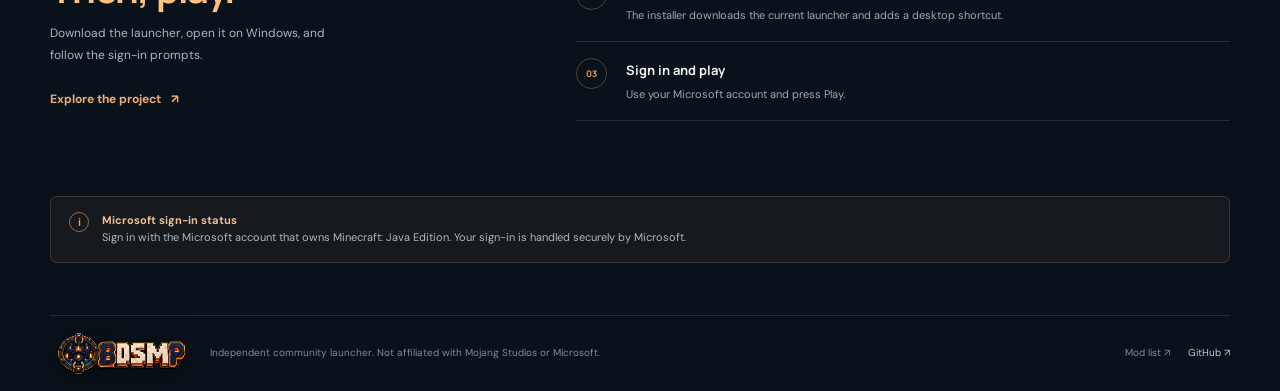
==== commit 2ede7523: "Refresh cached logo styles on home page" ====
--- a/index.html
+++ b/index.html
@@ -9,7 +9,7 @@
   <link rel="icon" type="image/png" href="assets/BDSMP-Logo.png">
   <link rel="preconnect" href="https://api.github.com">
   <link rel="preconnect" href="https://github.com">
-  <link rel="stylesheet" href="assets/site.css">
+  <link rel="stylesheet" href="assets/site.css?v=bdsmp-logo-1">
   <script defer src="assets/release.js"></script>
 </head>
 <body>
--- a/assets/site.css
+++ b/assets/site.css
@@ -8,17 +8,17 @@
 .ambient{position:absolute;z-index:-1;inset:0 0 auto;height:900px;background:linear-gradient(90deg,rgba(6,12,20,.92) 0%,rgba(6,12,20,.77) 45%,rgba(6,12,20,.24) 100%),linear-gradient(0deg,var(--bg) 2%,rgba(9,17,26,.22) 45%,rgba(9,17,26,.28) 100%),url('hero.jpg') center 34%/cover no-repeat;opacity:.86}
 .wrap{width:min(1180px,calc(100% - 56px));margin-inline:auto}
 .topbar{height:86px;display:flex;align-items:center;justify-content:space-between;border-bottom:1px solid rgba(230,237,244,.11)}
-.brand{display:inline-flex;align-items:center;gap:11px;font:800 21px/1 var(--display);letter-spacing:-.7px}.brand img{width:42px;height:42px;filter:drop-shadow(0 4px 16px rgba(0,0,0,.35))}.brand-light{font-weight:500;color:#c6d0d7}
+.brand{display:inline-flex;align-items:center;gap:11px;font:800 21px/1 var(--display);letter-spacing:-.7px}.brand img{width:42px;height:42px;filter:drop-shadow(0 4px 16px rgba(0,0,0,.35))}.brand-light{font-weight:500;color:#c6d0d7}.brand img.brand-wordmark{width:174px;height:auto;filter:drop-shadow(0 4px 16px rgba(0,0,0,.35))}.footer-brand img.brand-wordmark{width:142px;height:auto}
 nav{display:flex;align-items:center;gap:34px;color:#d0d7dd;font-size:13px}nav a{transition:color .18s ease}nav a:hover,.footer>a:hover,.text-link:hover{color:var(--amber2)}.nav-cta{display:inline-flex;align-items:center;gap:10px;padding:11px 17px;border:1px solid rgba(239,161,93,.55);border-radius:6px;color:#ffd5ad;background:rgba(22,25,30,.55)}
 .hero{position:relative;min-height:560px;display:grid;grid-template-columns:1.04fr .96fr;align-items:center;gap:60px;padding-top:25px;padding-bottom:66px}
 .hero-copy{padding:26px 0 14px}.eyebrow,.section-kicker{display:flex;align-items:center;gap:10px;color:var(--amber);font:700 10px/1.4 var(--display);letter-spacing:1.65px}.eyebrow-dot{width:7px;height:7px;border-radius:50%;background:var(--amber);box-shadow:0 0 13px rgba(239,161,93,.9)}
 h1,h2,h3,p{margin-top:0}h1{font:800 clamp(48px,6vw,76px)/1.08 var(--display);letter-spacing:-4.4px;margin:23px 0 20px}h1 span,.steps-copy h2 span{color:var(--amber2)}.hero-lede{max-width:520px;color:#c5ced5;font-size:16px;line-height:1.8;margin-bottom:30px}.hero-actions{display:flex;gap:12px;flex-wrap:wrap}.button{min-height:50px;padding:0 20px;display:inline-flex;align-items:center;justify-content:center;gap:17px;border-radius:6px;font:700 13px var(--display);transition:transform .18s ease,background .18s ease,border-color .18s ease}.button:hover{transform:translateY(-2px)}.button-primary{color:#20170f;background:var(--amber);box-shadow:0 8px 28px rgba(239,161,93,.14)}.button-primary:hover{background:var(--amber2)}.button-quiet{color:#e0e6ea;background:rgba(11,17,25,.5);border:1px solid rgba(210,223,232,.23)}.button-quiet:hover{border-color:rgba(239,161,93,.65)}.hero-meta{margin-top:24px;color:#b2c0ca;font-size:12px}.platform-mark{color:var(--amber);font-size:16px;margin-right:7px}.meta-separator{margin:0 9px;color:#71808c}
-.hero-side{position:relative;max-width:490px;width:100%;justify-self:end;padding:12px 8px 27px}.preview-frame{position:relative;border:1px solid rgba(220,231,237,.25);border-radius:11px;background:rgba(9,15,22,.82);overflow:hidden;box-shadow:0 28px 90px rgba(0,0,0,.5);transform:rotate(1.3deg)}.preview-top,.preview-footer{height:45px;display:flex;align-items:center;justify-content:space-between;padding:0 17px;color:#8f9da8;font-size:9px;letter-spacing:1.3px}.preview-top{border-bottom:1px solid var(--line)}.window-dots{display:flex;gap:5px}.window-dots i{width:6px;height:6px;border-radius:50%;background:#34424c}.window-dots i:first-child{background:#d77f64}.preview-live{color:#a6d6b0;font-weight:700;display:flex;align-items:center;gap:6px}.preview-live b{width:5px;height:5px;border-radius:50%;background:#68cd89;box-shadow:0 0 10px #68cd89}.preview-art{height:315px;position:relative;padding:34px 30px;background:linear-gradient(115deg,rgba(6,13,21,.18),rgba(5,9,14,.56)),url('hero.jpg') center/cover}.preview-glow{position:absolute;width:190px;height:190px;right:8%;top:32px;background:rgba(246,137,78,.16);filter:blur(45px);border-radius:50%}.preview-cat{position:absolute;width:116px;height:116px;right:31px;top:28px;filter:drop-shadow(0 16px 30px rgba(0,0,0,.45))}.preview-caption{position:absolute;left:30px;bottom:62px;display:flex;flex-direction:column;align-items:flex-start}.preview-caption small{font:700 8px var(--display);letter-spacing:1.5px;color:#f4b77f}.preview-caption strong{font:800 29px/1.14 var(--display);letter-spacing:-1px;margin:10px 0}.preview-caption span{font-size:11px;color:#c1ccd3}.preview-pills{position:absolute;right:21px;bottom:20px;display:flex;flex-direction:column;gap:7px}.preview-pills span{padding:6px 9px;background:rgba(7,14,21,.72);border:1px solid rgba(221,230,236,.14);border-radius:4px;color:#d2dce2;font-size:9px}.preview-footer{border-top:1px solid var(--line);font-size:8px}.float-note{position:absolute;right:-23px;bottom:0;display:flex;align-items:center;gap:11px;padding:13px 17px;border:1px solid rgba(218,228,235,.16);border-radius:8px;background:rgba(13,22,31,.93);box-shadow:0 14px 44px rgba(0,0,0,.3)}.float-icon{display:grid;place-items:center;width:32px;height:32px;border-radius:7px;background:rgba(239,161,93,.12);color:var(--amber);font-size:17px}.float-note b,.float-note small{display:block}.float-note b{font:700 11px var(--display)}.float-note small{margin-top:3px;color:#93a2ae;font-size:10px}
+.hero-side{position:relative;max-width:490px;width:100%;justify-self:end;padding:12px 8px 27px}.preview-frame{position:relative;border:1px solid rgba(220,231,237,.25);border-radius:11px;background:rgba(9,15,22,.82);overflow:hidden;box-shadow:0 28px 90px rgba(0,0,0,.5);transform:rotate(1.3deg)}.preview-top,.preview-footer{height:45px;display:flex;align-items:center;justify-content:space-between;padding:0 17px;color:#8f9da8;font-size:9px;letter-spacing:1.3px}.preview-top{border-bottom:1px solid var(--line)}.window-dots{display:flex;gap:5px}.window-dots i{width:6px;height:6px;border-radius:50%;background:#34424c}.window-dots i:first-child{background:#d77f64}.preview-live{color:#a6d6b0;font-weight:700;display:flex;align-items:center;gap:6px}.preview-live b{width:5px;height:5px;border-radius:50%;background:#68cd89;box-shadow:0 0 10px #68cd89}.preview-art{height:315px;position:relative;padding:34px 30px;background:linear-gradient(115deg,rgba(6,13,21,.18),rgba(5,9,14,.56)),url('hero.jpg') center/cover}.preview-glow{position:absolute;width:190px;height:190px;right:8%;top:32px;background:rgba(246,137,78,.16);filter:blur(45px);border-radius:50%}.preview-emblem{position:absolute;width:116px;height:116px;object-fit:contain;right:31px;top:28px;filter:drop-shadow(0 16px 30px rgba(0,0,0,.45))}.preview-caption{position:absolute;left:30px;bottom:62px;display:flex;flex-direction:column;align-items:flex-start}.preview-caption small{font:700 8px var(--display);letter-spacing:1.5px;color:#f4b77f}.preview-caption strong{font:800 29px/1.14 var(--display);letter-spacing:-1px;margin:10px 0}.preview-caption span{font-size:11px;color:#c1ccd3}.preview-pills{position:absolute;right:21px;bottom:20px;display:flex;flex-direction:column;gap:7px}.preview-pills span{padding:6px 9px;background:rgba(7,14,21,.72);border:1px solid rgba(221,230,236,.14);border-radius:4px;color:#d2dce2;font-size:9px}.preview-footer{border-top:1px solid var(--line);font-size:8px}.float-note{position:absolute;right:-23px;bottom:0;display:flex;align-items:center;gap:11px;padding:13px 17px;border:1px solid rgba(218,228,235,.16);border-radius:8px;background:rgba(13,22,31,.93);box-shadow:0 14px 44px rgba(0,0,0,.3)}.float-icon{display:grid;place-items:center;width:32px;height:32px;border-radius:7px;background:rgba(239,161,93,.12);color:var(--amber);font-size:17px}.float-note b,.float-note small{display:block}.float-note b{font:700 11px var(--display)}.float-note small{margin-top:3px;color:#93a2ae;font-size:10px}
 .download-section{padding:26px 0 74px}.download-heading{display:flex;justify-content:space-between;align-items:end;margin-bottom:20px}.download-heading h2,.features h2,.steps-copy h2{font:700 29px/1.2 var(--display);letter-spacing:-1.2px;margin:8px 0 0}.download-heading>p{max-width:330px;margin:0;color:var(--muted);font-size:12px;text-align:right}.download-card{display:flex;align-items:center;justify-content:space-between;gap:20px;min-height:112px;padding:20px 24px;border:1px solid rgba(216,229,237,.17);border-radius:9px;background:linear-gradient(110deg,rgba(22,32,42,.93),rgba(14,22,31,.91));box-shadow:0 16px 44px rgba(0,0,0,.2)}.release-info{display:flex;align-items:center;gap:16px}.release-icon{width:58px;height:58px;display:grid;place-items:center;border:1px solid rgba(229,237,241,.14);border-radius:9px;background:#0c141d}.release-icon img{width:43px;height:43px}.release-name{font:700 14px var(--display);margin-bottom:6px}.release-details{display:flex;gap:8px;flex-wrap:wrap;align-items:center;color:#9fadb8;font-size:10px}.detail-dot{color:#e59e62}.release-action{display:flex;flex-direction:column;align-items:flex-end;gap:9px}.release-status{display:flex;align-items:center;gap:7px;color:#a8b6c0;font-size:10px}.release-status i{width:6px;height:6px;border-radius:50%;background:#a8b6c0}.release-status.ready{color:#a5dfb7}.release-status.ready i{background:#71d48f;box-shadow:0 0 10px rgba(113,212,143,.65)}.release-status.failed{color:#f2a391}.release-status.failed i{background:#e68a77}.download-button{min-width:172px}.download-button[aria-disabled="true"]{opacity:.62;pointer-events:none}.download-count{color:#9fadb8;font-size:10px;letter-spacing:.02em}.download-count::before{content:"↓";margin-right:7px;color:#e59e62}.download-footnote{display:flex;justify-content:space-between;gap:12px;margin:13px 2px 0;color:#81919d;font-size:10px}.download-footnote a{color:#c6d0d7}.release-error{margin-top:12px;padding:10px 13px;border-left:2px solid #dd8b75;background:rgba(163,70,53,.1);color:#e8b0a2;font-size:12px}
 .features{padding:65px 0 78px;border-top:1px solid var(--line)}.features h2{margin:9px 0 26px}.feature-grid{display:grid;grid-template-columns:repeat(3,1fr);gap:14px}.feature-card{position:relative;min-height:197px;padding:22px 22px 20px;border:1px solid var(--line);border-radius:8px;background:linear-gradient(145deg,rgba(17,27,37,.94),rgba(12,19,27,.92));transition:transform .2s ease,border-color .2s ease}.feature-card:hover{transform:translateY(-3px);border-color:rgba(239,161,93,.42)}.feature-number{position:absolute;right:18px;top:17px;color:#62727d;font:600 9px var(--display);letter-spacing:1px}.feature-symbol{width:37px;height:37px;display:grid;place-items:center;margin-bottom:17px;border-radius:7px;background:rgba(239,161,93,.1);color:var(--amber);font-size:20px}.feature-card h3{margin-bottom:7px;font:700 14px var(--display)}.feature-card p{max-width:310px;margin:0;color:#99a8b3;font-size:11px;line-height:1.7}
 .steps-section{display:grid;grid-template-columns:.8fr 1.2fr;gap:90px;padding:52px 0 75px;border-top:1px solid var(--line)}.steps-copy h2{font-size:38px;line-height:1.15;margin:12px 0}.steps-copy>p{max-width:310px;color:#aab8c4;font-size:12px;line-height:1.8}.text-link{display:inline-flex;gap:10px;margin-top:12px;color:#e9ad75;font-size:12px;font-weight:700}.steps-list{list-style:none;padding:0;margin:0}.steps-list li{display:flex;gap:19px;align-items:flex-start;padding:16px 0;border-bottom:1px solid var(--line)}.steps-list li:first-child{padding-top:3px}.step-index{display:grid;place-items:center;width:31px;height:31px;flex:none;border:1px solid rgba(239,161,93,.33);border-radius:50%;color:var(--amber);font:700 9px var(--display)}.steps-list b{font:700 13px var(--display)}.steps-list p{margin:4px 0 0;color:#9baab6;font-size:11px}
 .notice{display:flex;align-items:flex-start;gap:13px;margin-bottom:52px;padding:15px 18px;border:1px solid rgba(231,174,117,.19);border-radius:7px;background:rgba(239,161,93,.055)}.notice-mark{display:grid;place-items:center;width:20px;height:20px;flex:none;border:1px solid rgba(239,161,93,.58);border-radius:50%;color:var(--amber);font:700 11px var(--display)}.notice p{margin:0;color:#aeb9c1;font-size:11px}.notice b{color:#efc095;font-size:11px}
 .footer{display:flex;align-items:center;gap:18px;min-height:76px;border-top:1px solid var(--line);color:#7f8d98;font-size:10px}.footer-brand{color:#e8e7e2;font-size:14px}.footer-brand img{width:30px;height:30px}.footer p{margin:0 auto 0 0}.footer>a:last-child{color:#c3cdd4}
 @media(max-width:850px){.hero{grid-template-columns:1fr;gap:28px;padding-top:54px}.hero-copy{padding-top:0}.hero-side{justify-self:center;max-width:560px}.ambient{height:1100px;background-position:58% top}.download-heading{align-items:flex-start;gap:20px}.steps-section{gap:36px}}
-@media(max-width:620px){.wrap{width:min(100% - 34px,520px)}.topbar{height:72px}.brand{font-size:18px}.brand img{width:36px;height:36px}nav{gap:14px;font-size:11px}nav a:not(.nav-cta){display:none}.nav-cta{padding:9px 12px}.hero{min-height:auto;padding:54px 0 48px;gap:25px}h1{font-size:52px;letter-spacing:-3px}.hero-lede{font-size:14px}.hero-actions{gap:8px}.button{min-height:46px;padding:0 15px;font-size:11px}.hero-side{padding:4px 0 20px}.preview-art{height:270px}.preview-cat{width:88px;height:88px;right:18px;top:22px}.preview-caption{left:21px;bottom:55px}.preview-caption strong{font-size:25px}.preview-pills{right:13px;bottom:15px}.preview-footer{padding:0 11px}.float-note{right:-5px}.download-section{padding:32px 0 48px}.download-heading{display:block}.download-heading>p{text-align:left;margin-top:9px}.download-heading h2,.features h2{font-size:24px}.download-card{align-items:flex-start;flex-direction:column;padding:17px}.release-action{width:100%;align-items:stretch}.release-status{align-self:flex-start}.download-button{width:100%}.download-footnote{display:block;line-height:1.8}.download-footnote a{display:inline-block;margin-left:8px}.features{padding:48px 0}.feature-grid{grid-template-columns:1fr}.feature-card{min-height:158px}.steps-section{grid-template-columns:1fr;gap:28px;padding:42px 0}.steps-copy h2{font-size:32px}.notice{margin-bottom:33px}.footer{flex-wrap:wrap;padding:16px 0;gap:10px}.footer p{flex-basis:100%;order:3}.footer>a:last-child{margin-left:auto}}
+@media(max-width:620px){.wrap{width:min(100% - 34px,520px)}.topbar{height:72px}.brand{font-size:18px}.brand img{width:36px;height:36px}.brand img.brand-wordmark{width:145px;height:auto}.footer-brand img.brand-wordmark{width:128px;height:auto}nav{gap:14px;font-size:11px}nav a:not(.nav-cta){display:none}.nav-cta{padding:9px 12px}.hero{min-height:auto;padding:54px 0 48px;gap:25px}h1{font-size:52px;letter-spacing:-3px}.hero-lede{font-size:14px}.hero-actions{gap:8px}.button{min-height:46px;padding:0 15px;font-size:11px}.hero-side{padding:4px 0 20px}.preview-art{height:270px}.preview-emblem{width:88px;height:88px;right:18px;top:22px}.preview-caption{left:21px;bottom:55px}.preview-caption strong{font-size:25px}.preview-pills{right:13px;bottom:15px}.preview-footer{padding:0 11px}.float-note{right:-5px}.download-section{padding:32px 0 48px}.download-heading{display:block}.download-heading>p{text-align:left;margin-top:9px}.download-heading h2,.features h2{font-size:24px}.download-card{align-items:flex-start;flex-direction:column;padding:17px}.release-action{width:100%;align-items:stretch}.release-status{align-self:flex-start}.download-button{width:100%}.download-footnote{display:block;line-height:1.8}.download-footnote a{display:inline-block;margin-left:8px}.features{padding:48px 0}.feature-grid{grid-template-columns:1fr}.feature-card{min-height:158px}.steps-section{grid-template-columns:1fr;gap:28px;padding:42px 0}.steps-copy h2{font-size:32px}.notice{margin-bottom:33px}.footer{flex-wrap:wrap;padding:16px 0;gap:10px}.footer p{flex-basis:100%;order:3}.footer>a:last-child{margin-left:auto}}
 @media(prefers-reduced-motion:reduce){html{scroll-behavior:auto}*,*::before,*::after{transition:none!important}}
